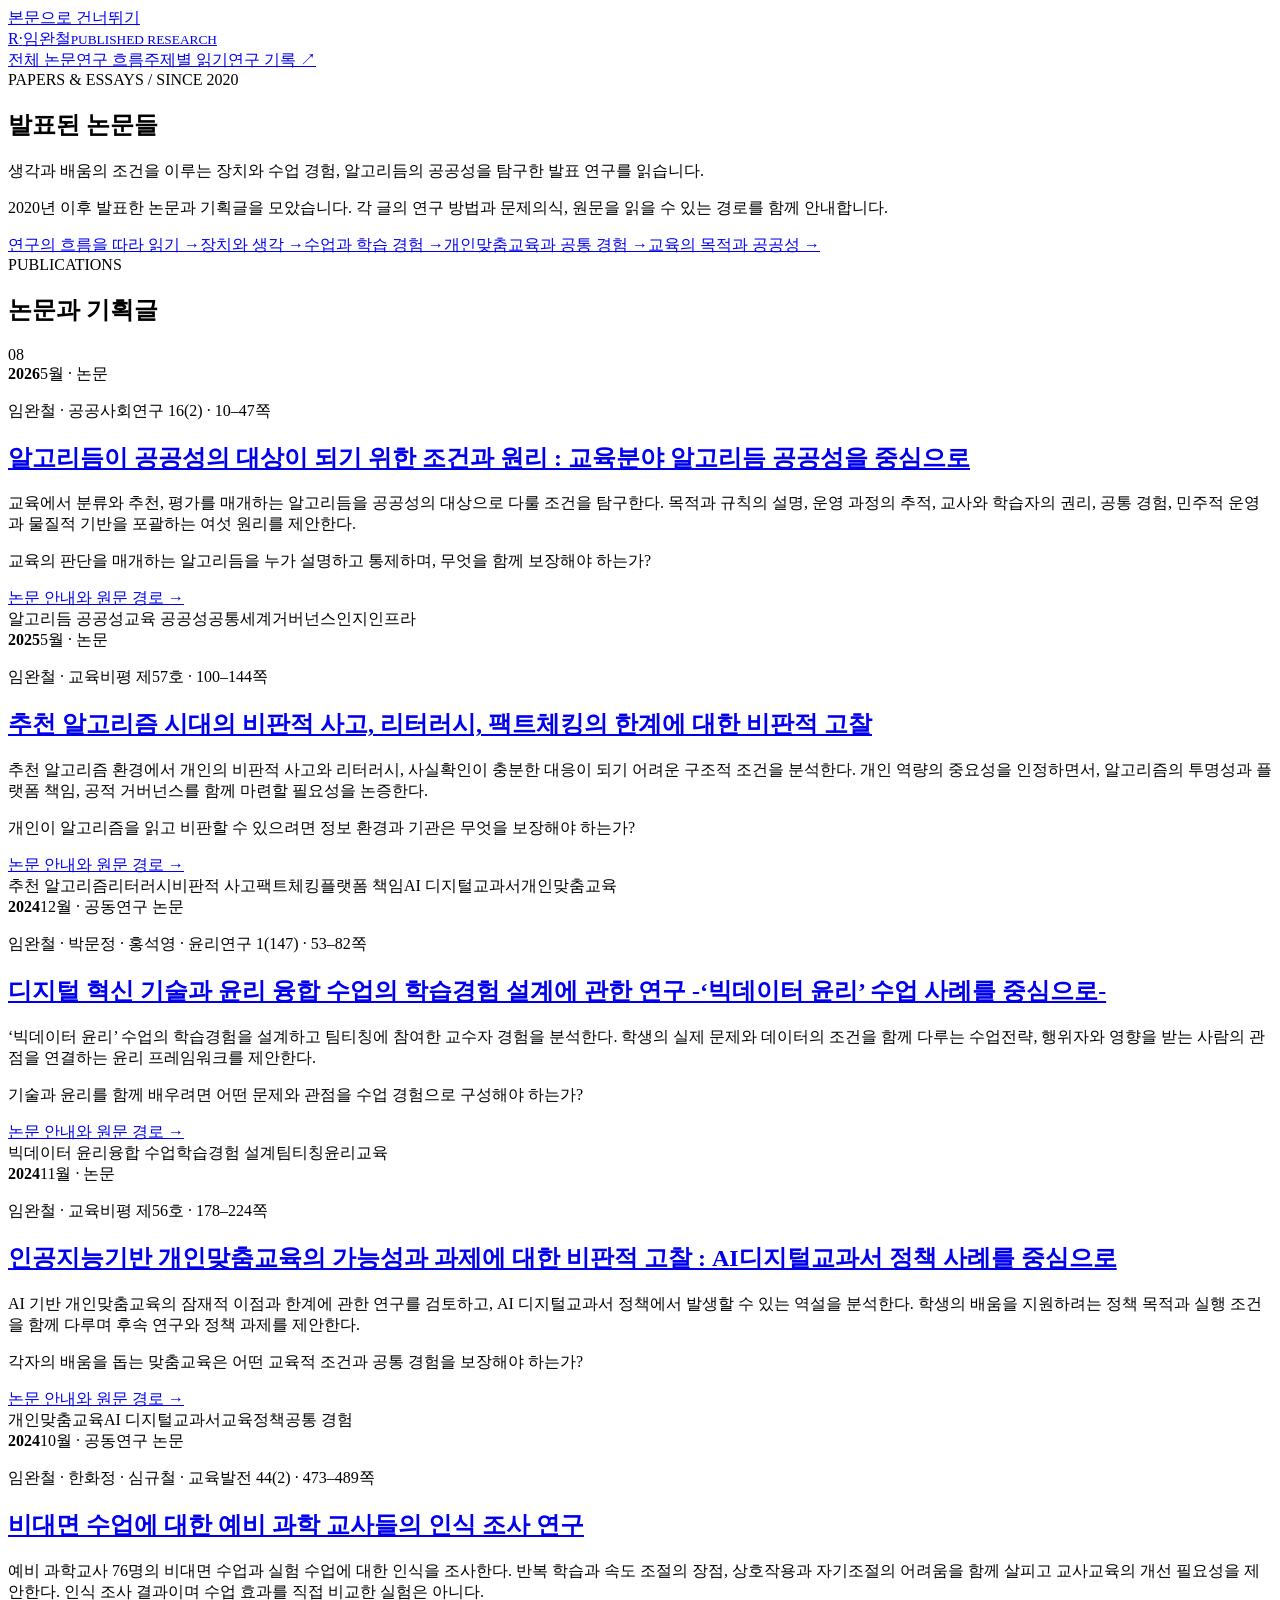
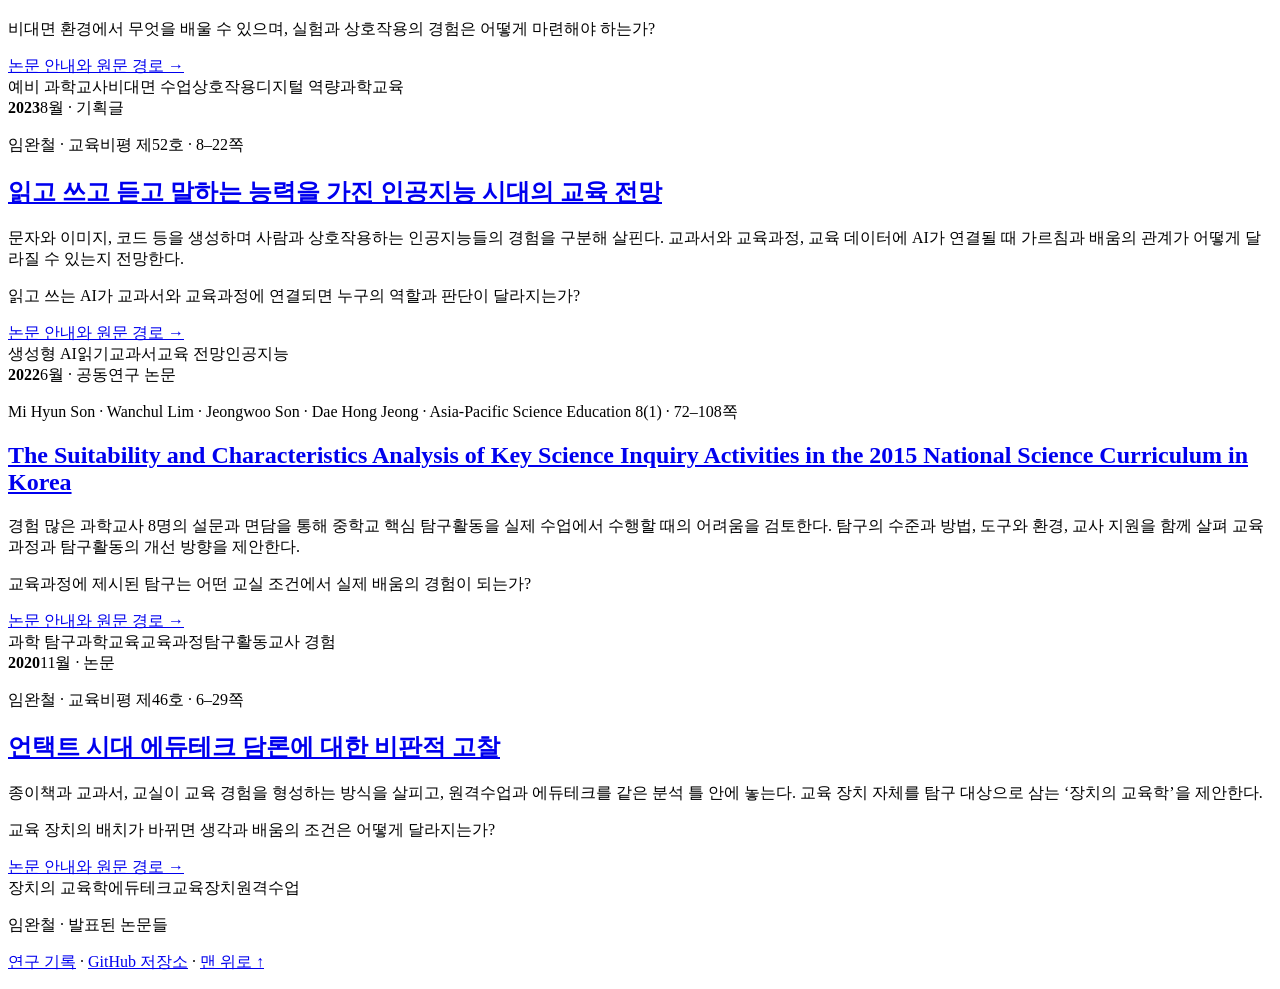
==== index.html @ 0151382c "Publish the bibliography reading portal" ====
<!doctype html><html lang="ko"><head><meta charset="utf-8"><meta name="viewport" content="width=device-width,initial-scale=1"><meta name="description" content="생각과 배움의 조건을 이루는 장치와 수업 경험, 알고리듬의 공공성을 탐구한 발표 연구를 읽습니다."><meta name="theme-color" content="#f7f6f2"><meta http-equiv="Content-Security-Policy" content="default-src 'self'; style-src 'self'; script-src 'self'; img-src 'self' data:; object-src 'none'; base-uri 'none'; form-action 'none'"><title>발표된 논문들 · 임완철 발표 연구</title><link rel="stylesheet" href="assets/site.css"><link rel="stylesheet" href="assets/library.css"><script src="assets/library.js" defer></script></head><body class="paper-library"><a class="skip" href="#main">본문으로 건너뛰기</a><header class="site-header"><div class="shell header-inner"><a class="brand" href="index.html"><span class="brand-mark" aria-hidden="true">R<span>·</span></span><span>임완철<small>PUBLISHED RESEARCH</small></span></a><nav aria-label="주요 메뉴"><a href="index.html" aria-current="page">전체 논문</a><a href="flow.html">연구 흐름</a><a href="themes/index.html">주제별 읽기</a><a href="https://climtc.github.io/">연구 기록 <span aria-hidden="true">↗</span></a></nav></div></header><main id="main" class="shell library-main"><section class="library-hero"><span class="eyebrow">PAPERS & ESSAYS / SINCE 2020</span><h1>발표된 논문들</h1><p class="library-lead">생각과 배움의 조건을 이루는 장치와 수업 경험, 알고리듬의 공공성을 탐구한 발표 연구를 읽습니다.</p><p>2020년 이후 발표한 논문과 기획글을 모았습니다. 각 글의 연구 방법과 문제의식, 원문을 읽을 수 있는 경로를 함께 안내합니다.</p><div class="library-paths"><a href="flow.html">연구의 흐름을 따라 읽기 →</a><a href="themes/devices.html">장치와 생각 <span aria-hidden="true">→</span></a><a href="themes/experience.html">수업과 학습 경험 <span aria-hidden="true">→</span></a><a href="themes/personalization.html">개인맞춤교육과 공통 경험 <span aria-hidden="true">→</span></a><a href="themes/institutions.html">교육의 목적과 공공성 <span aria-hidden="true">→</span></a></div></section><section aria-labelledby="list-heading"><div class="section-head"><div><span class="eyebrow">PUBLICATIONS</span><h2 id="list-heading">논문과 기획글</h2></div><span class="section-count">08</span></div><div class="library-filters" id="library-filters" hidden><label class="library-search"><span class="sr-only">제목, 저자, 주제, DOI 검색</span><input type="search" id="paper-search" placeholder="제목, 저자, 주제, DOI로 찾기" autocomplete="off"></label><label><span class="sr-only">발표 연도</span><select id="paper-year"><option value="">모든 연도</option><option value="2026">2026년</option><option value="2025">2025년</option><option value="2024">2024년</option><option value="2023">2023년</option><option value="2022">2022년</option><option value="2020">2020년</option></select></label><button type="button" id="paper-reset">전체 보기</button><span id="paper-count" aria-live="polite">전체 8편</span></div><div id="paper-empty" hidden>해당하는 발표 연구가 없습니다. <button type="button" id="empty-reset">전체 보기</button></div><div class="publication-list"><article class="publication" id="paper-algorithm-publicness-2026" data-search="알고리듬이 공공성의 대상이 되기 위한 조건과 원리 : 교육분야 알고리듬 공공성을 중심으로  임완철 공공사회연구 10.21286/jps.2026.05.16.2.10 교육에서 분류와 추천, 평가를 매개하는 알고리듬을 공공성의 대상으로 다룰 조건을 탐구한다. 목적과 규칙의 설명, 운영 과정의 추적, 교사와 학습자의 권리, 공통 경험, 민주적 운영과 물질적 기반을 포괄하는 여섯 원리를 제안한다. 교육의 판단을 매개하는 알고리듬을 누가 설명하고 통제하며, 무엇을 함께 보장해야 하는가? 알고리듬 공공성 교육 공공성 공통세계 거버넌스 인지인프라" data-year="2026" data-themes="institutions personalization"><div class="publication-date"><strong>2026</strong><span>5월 · 논문</span></div><div class="publication-body"><p class="publication-meta">임완철 · 공공사회연구 16(2) · 10–47쪽</p><h2><a href="papers/algorithm-publicness-2026.html">알고리듬이 공공성의 대상이 되기 위한 조건과 원리 : 교육분야 알고리듬 공공성을 중심으로</a></h2><p>교육에서 분류와 추천, 평가를 매개하는 알고리듬을 공공성의 대상으로 다룰 조건을 탐구한다. 목적과 규칙의 설명, 운영 과정의 추적, 교사와 학습자의 권리, 공통 경험, 민주적 운영과 물질적 기반을 포괄하는 여섯 원리를 제안한다.</p><p class="publication-question">교육의 판단을 매개하는 알고리듬을 누가 설명하고 통제하며, 무엇을 함께 보장해야 하는가?</p><div class="record-links"><a class="text-link primary" href="papers/algorithm-publicness-2026.html">논문 안내와 원문 경로 <span aria-hidden="true">→</span></a></div><div class="tags"><span>알고리듬 공공성</span><span>교육 공공성</span><span>공통세계</span><span>거버넌스</span><span>인지인프라</span></div></div></article><article class="publication" id="paper-algorithm-literacy-2025" data-search="추천 알고리즘 시대의 비판적 사고, 리터러시, 팩트체킹의 한계에 대한 비판적 고찰  임완철 교육비평 10.23119/er.2025..57.100 추천 알고리즘 환경에서 개인의 비판적 사고와 리터러시, 사실확인이 충분한 대응이 되기 어려운 구조적 조건을 분석한다. 개인 역량의 중요성을 인정하면서, 알고리즘의 투명성과 플랫폼 책임, 공적 거버넌스를 함께 마련할 필요성을 논증한다. 개인이 알고리즘을 읽고 비판할 수 있으려면 정보 환경과 기관은 무엇을 보장해야 하는가? 추천 알고리즘 리터러시 비판적 사고 팩트체킹 플랫폼 책임 AI 디지털교과서 개인맞춤교육" data-year="2025" data-themes="institutions devices"><div class="publication-date"><strong>2025</strong><span>5월 · 논문</span></div><div class="publication-body"><p class="publication-meta">임완철 · 교육비평 제57호 · 100–144쪽</p><h2><a href="papers/algorithm-literacy-2025.html">추천 알고리즘 시대의 비판적 사고, 리터러시, 팩트체킹의 한계에 대한 비판적 고찰</a></h2><p>추천 알고리즘 환경에서 개인의 비판적 사고와 리터러시, 사실확인이 충분한 대응이 되기 어려운 구조적 조건을 분석한다. 개인 역량의 중요성을 인정하면서, 알고리즘의 투명성과 플랫폼 책임, 공적 거버넌스를 함께 마련할 필요성을 논증한다.</p><p class="publication-question">개인이 알고리즘을 읽고 비판할 수 있으려면 정보 환경과 기관은 무엇을 보장해야 하는가?</p><div class="record-links"><a class="text-link primary" href="papers/algorithm-literacy-2025.html">논문 안내와 원문 경로 <span aria-hidden="true">→</span></a></div><div class="tags"><span>추천 알고리즘</span><span>리터러시</span><span>비판적 사고</span><span>팩트체킹</span><span>플랫폼 책임</span><span>AI 디지털교과서</span><span>개인맞춤교육</span></div></div></article><article class="publication" id="paper-ethics-learning-2024" data-search="디지털 혁신 기술과 윤리 융합 수업의 학습경험 설계에 관한 연구 -‘빅데이터 윤리’ 수업 사례를 중심으로-  임완철 박문정 홍석영 윤리연구 10.15801/je.1.147.202412.53 ‘빅데이터 윤리’ 수업의 학습경험을 설계하고 팀티칭에 참여한 교수자 경험을 분석한다. 학생의 실제 문제와 데이터의 조건을 함께 다루는 수업전략, 행위자와 영향을 받는 사람의 관점을 연결하는 윤리 프레임워크를 제안한다. 기술과 윤리를 함께 배우려면 어떤 문제와 관점을 수업 경험으로 구성해야 하는가? 빅데이터 윤리 융합 수업 학습경험 설계 팀티칭 윤리교육" data-year="2024" data-themes="experience institutions"><div class="publication-date"><strong>2024</strong><span>12월 · 공동연구 논문</span></div><div class="publication-body"><p class="publication-meta">임완철 · 박문정 · 홍석영 · 윤리연구 1(147) · 53–82쪽</p><h2><a href="papers/ethics-learning-2024.html">디지털 혁신 기술과 윤리 융합 수업의 학습경험 설계에 관한 연구 -‘빅데이터 윤리’ 수업 사례를 중심으로-</a></h2><p>‘빅데이터 윤리’ 수업의 학습경험을 설계하고 팀티칭에 참여한 교수자 경험을 분석한다. 학생의 실제 문제와 데이터의 조건을 함께 다루는 수업전략, 행위자와 영향을 받는 사람의 관점을 연결하는 윤리 프레임워크를 제안한다.</p><p class="publication-question">기술과 윤리를 함께 배우려면 어떤 문제와 관점을 수업 경험으로 구성해야 하는가?</p><div class="record-links"><a class="text-link primary" href="papers/ethics-learning-2024.html">논문 안내와 원문 경로 <span aria-hidden="true">→</span></a></div><div class="tags"><span>빅데이터 윤리</span><span>융합 수업</span><span>학습경험 설계</span><span>팀티칭</span><span>윤리교육</span></div></div></article><article class="publication" id="paper-personalized-ai-2024" data-search="인공지능기반 개인맞춤교육의 가능성과 과제에 대한 비판적 고찰 : AI디지털교과서 정책 사례를 중심으로  임완철 교육비평 10.23119/er.2024..56.178 AI 기반 개인맞춤교육의 잠재적 이점과 한계에 관한 연구를 검토하고, AI 디지털교과서 정책에서 발생할 수 있는 역설을 분석한다. 학생의 배움을 지원하려는 정책 목적과 실행 조건을 함께 다루며 후속 연구와 정책 과제를 제안한다. 각자의 배움을 돕는 맞춤교육은 어떤 교육적 조건과 공통 경험을 보장해야 하는가? 개인맞춤교육 AI 디지털교과서 교육정책 공통 경험" data-year="2024" data-themes="personalization institutions"><div class="publication-date"><strong>2024</strong><span>11월 · 논문</span></div><div class="publication-body"><p class="publication-meta">임완철 · 교육비평 제56호 · 178–224쪽</p><h2><a href="papers/personalized-ai-2024.html">인공지능기반 개인맞춤교육의 가능성과 과제에 대한 비판적 고찰 : AI디지털교과서 정책 사례를 중심으로</a></h2><p>AI 기반 개인맞춤교육의 잠재적 이점과 한계에 관한 연구를 검토하고, AI 디지털교과서 정책에서 발생할 수 있는 역설을 분석한다. 학생의 배움을 지원하려는 정책 목적과 실행 조건을 함께 다루며 후속 연구와 정책 과제를 제안한다.</p><p class="publication-question">각자의 배움을 돕는 맞춤교육은 어떤 교육적 조건과 공통 경험을 보장해야 하는가?</p><div class="record-links"><a class="text-link primary" href="papers/personalized-ai-2024.html">논문 안내와 원문 경로 <span aria-hidden="true">→</span></a></div><div class="tags"><span>개인맞춤교육</span><span>AI 디지털교과서</span><span>교육정책</span><span>공통 경험</span></div></div></article><article class="publication" id="paper-online-teachers-2024" data-search="비대면 수업에 대한 예비 과학 교사들의 인식 조사 연구  임완철 한화정 심규철 교육발전 10.34245/jed.44.2.473 예비 과학교사 76명의 비대면 수업과 실험 수업에 대한 인식을 조사한다. 반복 학습과 속도 조절의 장점, 상호작용과 자기조절의 어려움을 함께 살피고 교사교육의 개선 필요성을 제안한다. 인식 조사 결과이며 수업 효과를 직접 비교한 실험은 아니다. 비대면 환경에서 무엇을 배울 수 있으며, 실험과 상호작용의 경험은 어떻게 마련해야 하는가? 예비 과학교사 비대면 수업 상호작용 디지털 역량 과학교육" data-year="2024" data-themes="experience"><div class="publication-date"><strong>2024</strong><span>10월 · 공동연구 논문</span></div><div class="publication-body"><p class="publication-meta">임완철 · 한화정 · 심규철 · 교육발전 44(2) · 473–489쪽</p><h2><a href="papers/online-teachers-2024.html">비대면 수업에 대한 예비 과학 교사들의 인식 조사 연구</a></h2><p>예비 과학교사 76명의 비대면 수업과 실험 수업에 대한 인식을 조사한다. 반복 학습과 속도 조절의 장점, 상호작용과 자기조절의 어려움을 함께 살피고 교사교육의 개선 필요성을 제안한다. 인식 조사 결과이며 수업 효과를 직접 비교한 실험은 아니다.</p><p class="publication-question">비대면 환경에서 무엇을 배울 수 있으며, 실험과 상호작용의 경험은 어떻게 마련해야 하는가?</p><div class="record-links"><a class="text-link primary" href="papers/online-teachers-2024.html">논문 안내와 원문 경로 <span aria-hidden="true">→</span></a></div><div class="tags"><span>예비 과학교사</span><span>비대면 수업</span><span>상호작용</span><span>디지털 역량</span><span>과학교육</span></div></div></article><article class="publication" id="paper-ai-education-2023" data-search="읽고 쓰고 듣고 말하는 능력을 가진 인공지능 시대의 교육 전망  임완철 교육비평  문자와 이미지, 코드 등을 생성하며 사람과 상호작용하는 인공지능들의 경험을 구분해 살핀다. 교과서와 교육과정, 교육 데이터에 AI가 연결될 때 가르침과 배움의 관계가 어떻게 달라질 수 있는지 전망한다. 읽고 쓰는 AI가 교과서와 교육과정에 연결되면 누구의 역할과 판단이 달라지는가? 생성형 AI 읽기 교과서 교육 전망 인공지능" data-year="2023" data-themes="devices experience institutions"><div class="publication-date"><strong>2023</strong><span>8월 · 기획글</span></div><div class="publication-body"><p class="publication-meta">임완철 · 교육비평 제52호 · 8–22쪽</p><h2><a href="papers/ai-education-2023.html">읽고 쓰고 듣고 말하는 능력을 가진 인공지능 시대의 교육 전망</a></h2><p>문자와 이미지, 코드 등을 생성하며 사람과 상호작용하는 인공지능들의 경험을 구분해 살핀다. 교과서와 교육과정, 교육 데이터에 AI가 연결될 때 가르침과 배움의 관계가 어떻게 달라질 수 있는지 전망한다.</p><p class="publication-question">읽고 쓰는 AI가 교과서와 교육과정에 연결되면 누구의 역할과 판단이 달라지는가?</p><div class="record-links"><a class="text-link primary" href="papers/ai-education-2023.html">논문 안내와 원문 경로 <span aria-hidden="true">→</span></a></div><div class="tags"><span>생성형 AI</span><span>읽기</span><span>교과서</span><span>교육 전망</span><span>인공지능</span></div></div></article><article class="publication" id="paper-science-inquiry-2022" data-search="The Suitability and Characteristics Analysis of Key Science Inquiry Activities in the 2015 National Science Curriculum in Korea 2015 과학과 교육과정 핵심 탐구활동의 적합성과 특성 분석 Mi Hyun Son Wanchul Lim Jeongwoo Son Dae Hong Jeong Asia-Pacific Science Education 10.1163/23641177-bja10043 경험 많은 과학교사 8명의 설문과 면담을 통해 중학교 핵심 탐구활동을 실제 수업에서 수행할 때의 어려움을 검토한다. 탐구의 수준과 방법, 도구와 환경, 교사 지원을 함께 살펴 교육과정과 탐구활동의 개선 방향을 제안한다. 교육과정에 제시된 탐구는 어떤 교실 조건에서 실제 배움의 경험이 되는가? 과학 탐구 과학교육 교육과정 탐구활동 교사 경험" data-year="2022" data-themes="experience institutions"><div class="publication-date"><strong>2022</strong><span>6월 · 공동연구 논문</span></div><div class="publication-body"><p class="publication-meta">Mi Hyun Son · Wanchul Lim · Jeongwoo Son · Dae Hong Jeong · Asia-Pacific Science Education 8(1) · 72–108쪽</p><h2><a href="papers/science-inquiry-2022.html">The Suitability and Characteristics Analysis of Key Science Inquiry Activities in the 2015 National Science Curriculum in Korea</a></h2><p>경험 많은 과학교사 8명의 설문과 면담을 통해 중학교 핵심 탐구활동을 실제 수업에서 수행할 때의 어려움을 검토한다. 탐구의 수준과 방법, 도구와 환경, 교사 지원을 함께 살펴 교육과정과 탐구활동의 개선 방향을 제안한다.</p><p class="publication-question">교육과정에 제시된 탐구는 어떤 교실 조건에서 실제 배움의 경험이 되는가?</p><div class="record-links"><a class="text-link primary" href="papers/science-inquiry-2022.html">논문 안내와 원문 경로 <span aria-hidden="true">→</span></a></div><div class="tags"><span>과학 탐구</span><span>과학교육</span><span>교육과정</span><span>탐구활동</span><span>교사 경험</span></div></div></article><article class="publication" id="paper-edutech-2020" data-search="언택트 시대 에듀테크 담론에 대한 비판적 고찰 에듀테크를 대상으로 하는 ‘장치의 교육학’ 시론 임완철 교육비평 10.23119/er.2020..46.6 종이책과 교과서, 교실이 교육 경험을 형성하는 방식을 살피고, 원격수업과 에듀테크를 같은 분석 틀 안에 놓는다. 교육 장치 자체를 탐구 대상으로 삼는 ‘장치의 교육학’을 제안한다. 교육 장치의 배치가 바뀌면 생각과 배움의 조건은 어떻게 달라지는가? 장치의 교육학 에듀테크 교육장치 원격수업" data-year="2020" data-themes="devices institutions"><div class="publication-date"><strong>2020</strong><span>11월 · 논문</span></div><div class="publication-body"><p class="publication-meta">임완철 · 교육비평 제46호 · 6–29쪽</p><h2><a href="papers/edutech-2020.html">언택트 시대 에듀테크 담론에 대한 비판적 고찰</a></h2><p>종이책과 교과서, 교실이 교육 경험을 형성하는 방식을 살피고, 원격수업과 에듀테크를 같은 분석 틀 안에 놓는다. 교육 장치 자체를 탐구 대상으로 삼는 ‘장치의 교육학’을 제안한다.</p><p class="publication-question">교육 장치의 배치가 바뀌면 생각과 배움의 조건은 어떻게 달라지는가?</p><div class="record-links"><a class="text-link primary" href="papers/edutech-2020.html">논문 안내와 원문 경로 <span aria-hidden="true">→</span></a></div><div class="tags"><span>장치의 교육학</span><span>에듀테크</span><span>교육장치</span><span>원격수업</span></div></div></article></div></section></main><footer class="site-footer shell"><p>임완철 · 발표된 논문들</p><p><a href="https://climtc.github.io/">연구 기록</a> · <a href="https://github.com/climtc/published-papers">GitHub 저장소</a> · <a href="#main">맨 위로 ↑</a></p></footer></body></html>
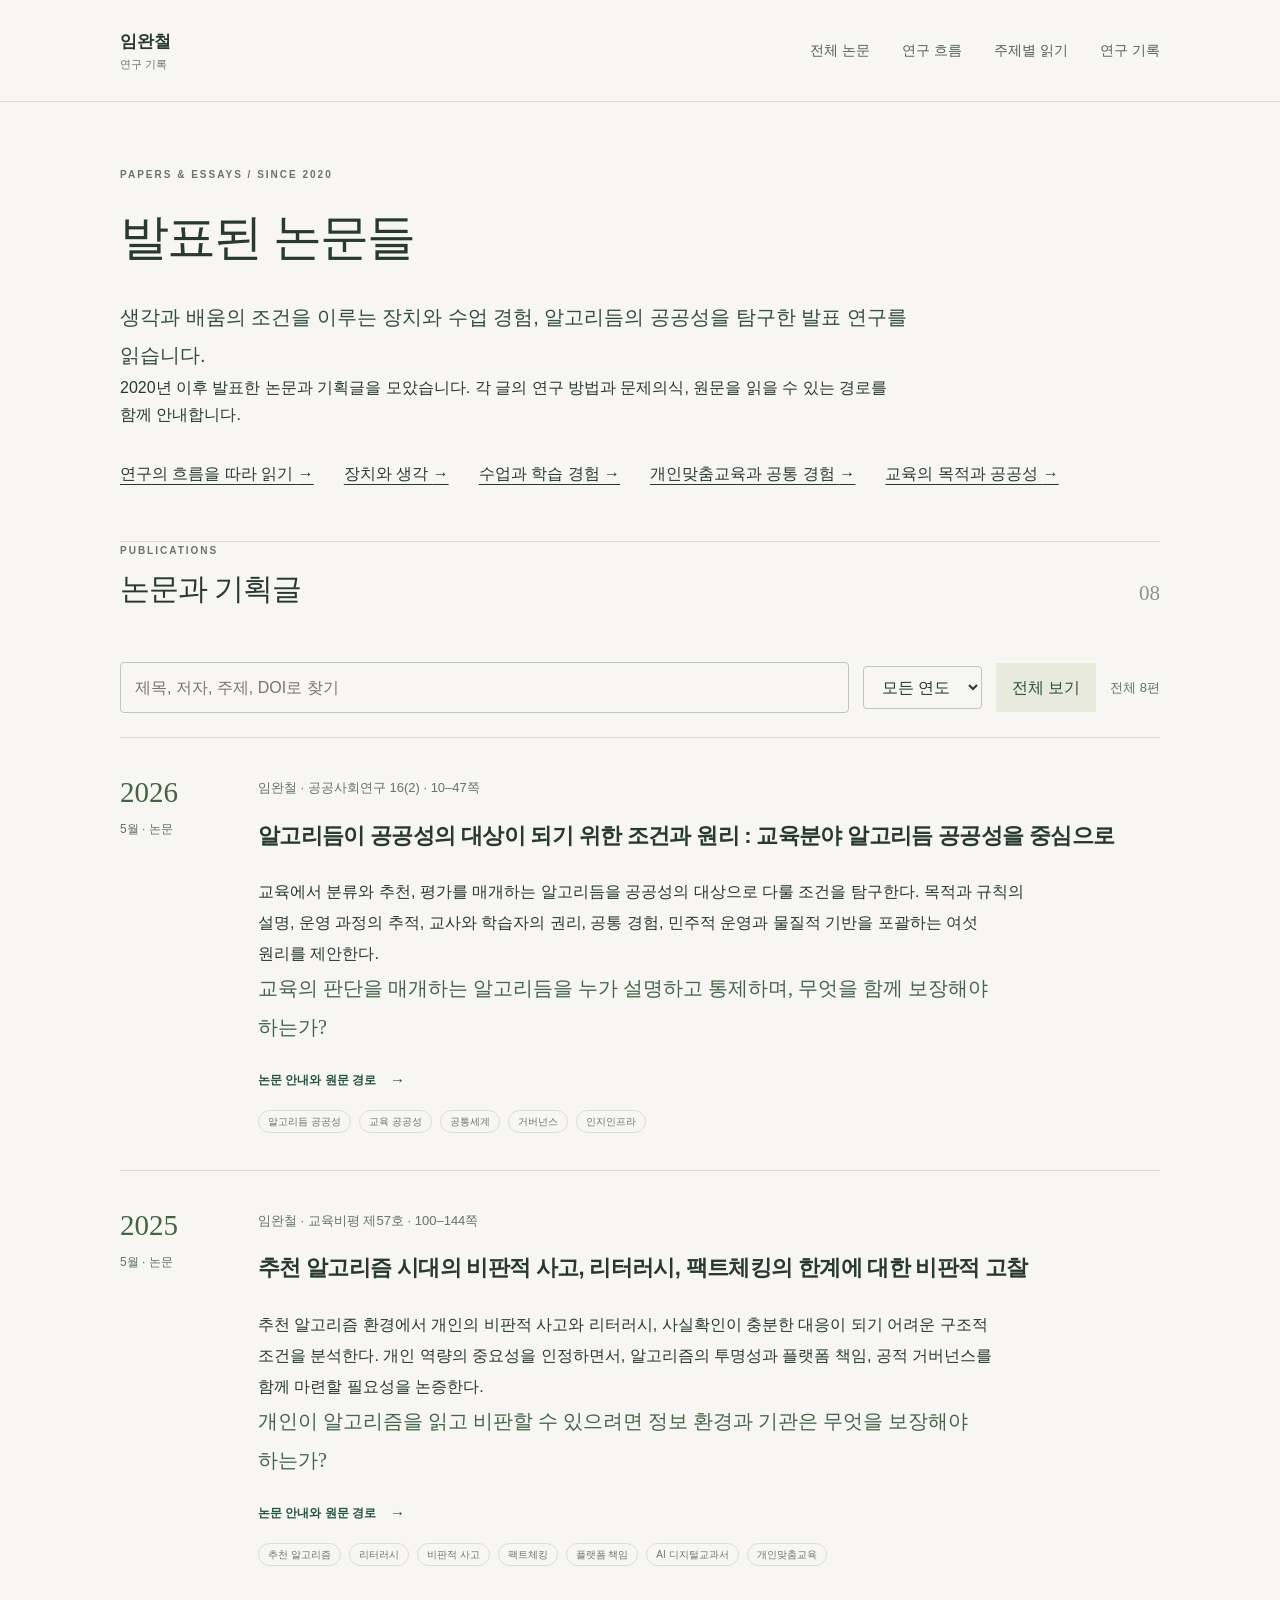
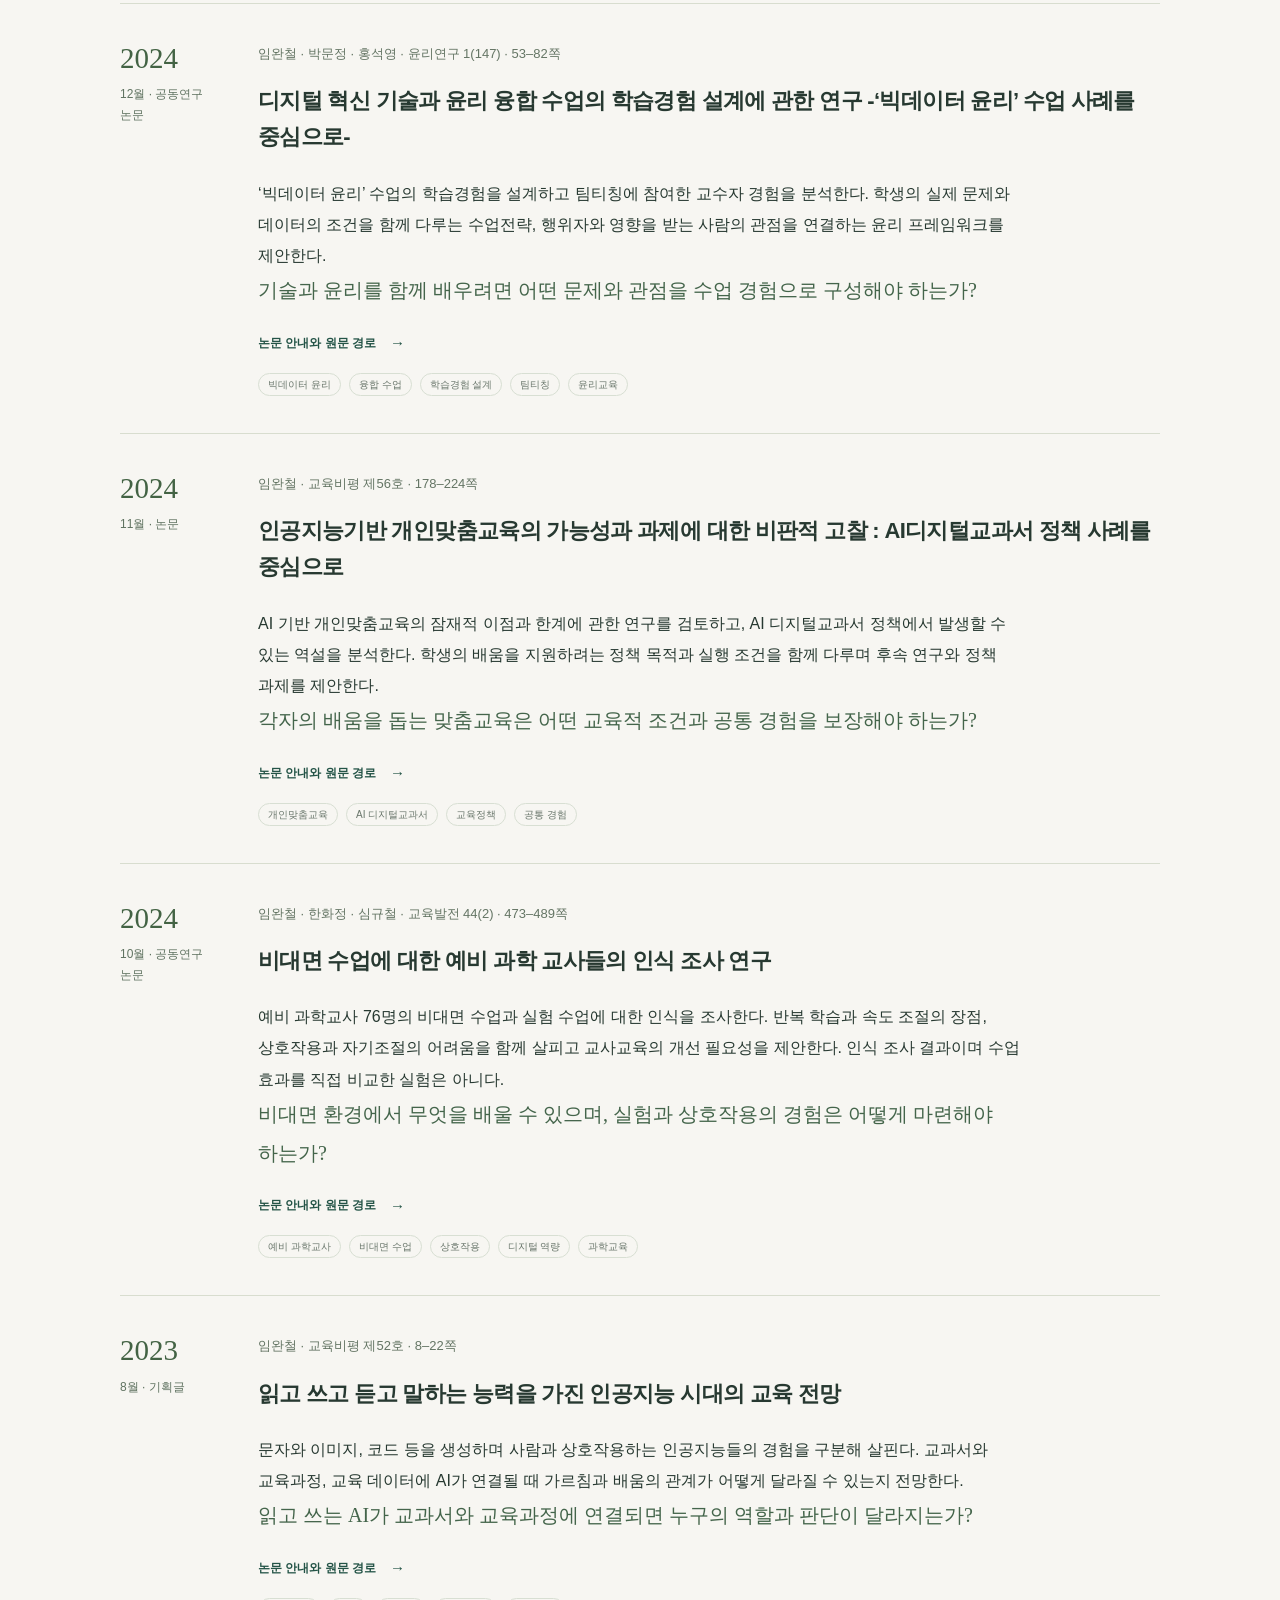
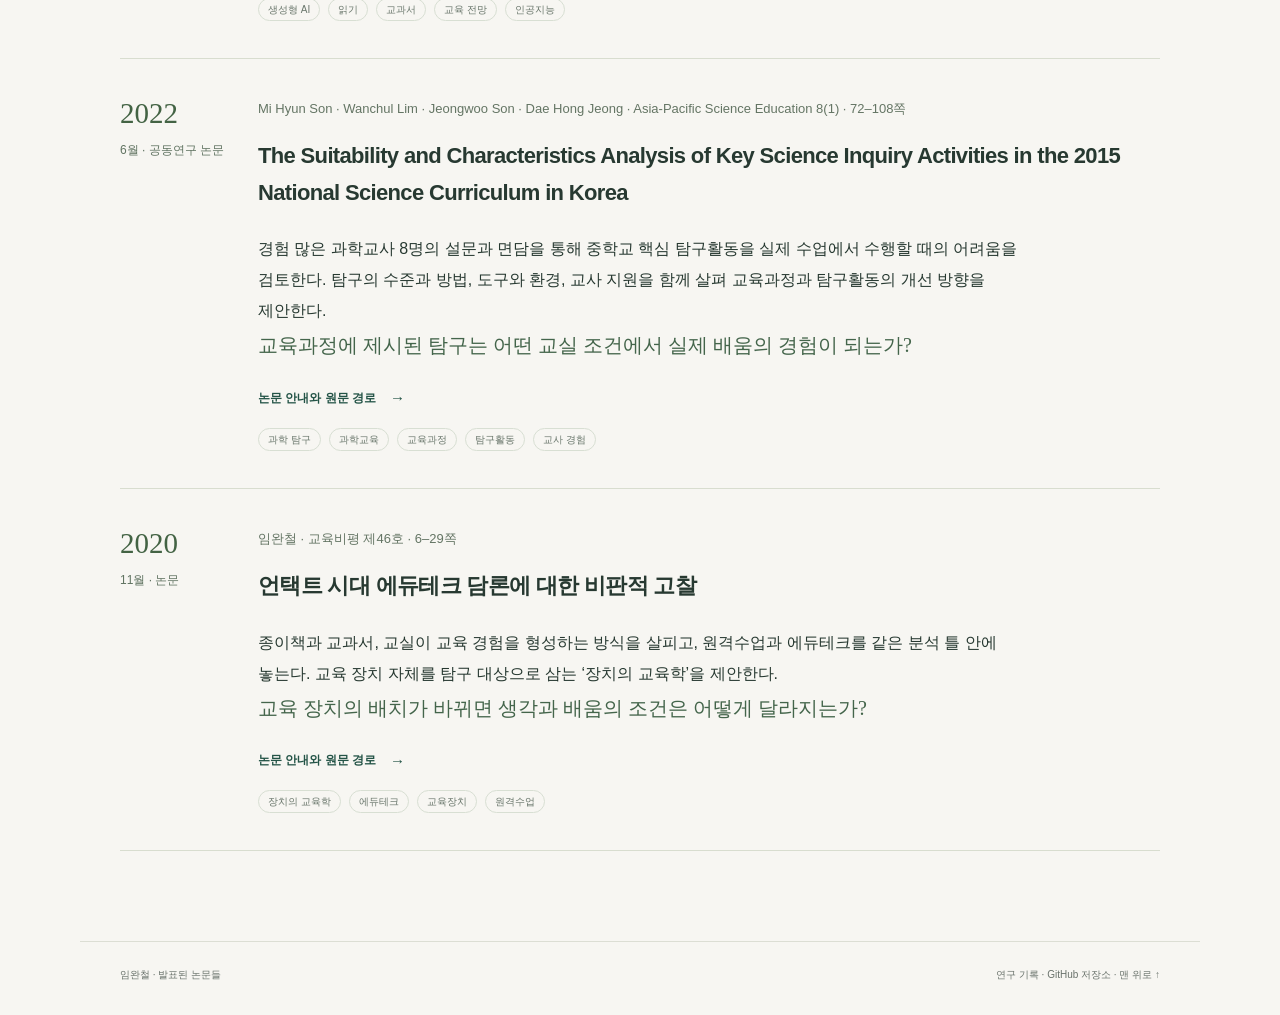
==== commit e0a7cd0b: "Simplify publication navigation and site identity" ====
--- a/index.html
+++ b/index.html
@@ -1 +1 @@
-<!doctype html><html lang="ko"><head><meta charset="utf-8"><meta name="viewport" content="width=device-width,initial-scale=1"><meta name="description" content="생각과 배움의 조건을 이루는 장치와 수업 경험, 알고리듬의 공공성을 탐구한 발표 연구를 읽습니다."><meta name="theme-color" content="#f7f6f2"><meta http-equiv="Content-Security-Policy" content="default-src 'self'; style-src 'self'; script-src 'self'; img-src 'self' data:; object-src 'none'; base-uri 'none'; form-action 'none'"><title>발표된 논문들 · 임완철 발표 연구</title><link rel="stylesheet" href="assets/site.css"><link rel="stylesheet" href="assets/library.css"><script src="assets/library.js" defer></script></head><body class="paper-library"><a class="skip" href="#main">본문으로 건너뛰기</a><header class="site-header"><div class="shell header-inner"><a class="brand" href="index.html"><span class="brand-mark" aria-hidden="true">R<span>·</span></span><span>임완철<small>PUBLISHED RESEARCH</small></span></a><nav aria-label="주요 메뉴"><a href="index.html" aria-current="page">전체 논문</a><a href="flow.html">연구 흐름</a><a href="themes/index.html">주제별 읽기</a><a href="https://climtc.github.io/">연구 기록 <span aria-hidden="true">↗</span></a></nav></div></header><main id="main" class="shell library-main"><section class="library-hero"><span class="eyebrow">PAPERS & ESSAYS / SINCE 2020</span><h1>발표된 논문들</h1><p class="library-lead">생각과 배움의 조건을 이루는 장치와 수업 경험, 알고리듬의 공공성을 탐구한 발표 연구를 읽습니다.</p><p>2020년 이후 발표한 논문과 기획글을 모았습니다. 각 글의 연구 방법과 문제의식, 원문을 읽을 수 있는 경로를 함께 안내합니다.</p><div class="library-paths"><a href="flow.html">연구의 흐름을 따라 읽기 →</a><a href="themes/devices.html">장치와 생각 <span aria-hidden="true">→</span></a><a href="themes/experience.html">수업과 학습 경험 <span aria-hidden="true">→</span></a><a href="themes/personalization.html">개인맞춤교육과 공통 경험 <span aria-hidden="true">→</span></a><a href="themes/institutions.html">교육의 목적과 공공성 <span aria-hidden="true">→</span></a></div></section><section aria-labelledby="list-heading"><div class="section-head"><div><span class="eyebrow">PUBLICATIONS</span><h2 id="list-heading">논문과 기획글</h2></div><span class="section-count">08</span></div><div class="library-filters" id="library-filters" hidden><label class="library-search"><span class="sr-only">제목, 저자, 주제, DOI 검색</span><input type="search" id="paper-search" placeholder="제목, 저자, 주제, DOI로 찾기" autocomplete="off"></label><label><span class="sr-only">발표 연도</span><select id="paper-year"><option value="">모든 연도</option><option value="2026">2026년</option><option value="2025">2025년</option><option value="2024">2024년</option><option value="2023">2023년</option><option value="2022">2022년</option><option value="2020">2020년</option></select></label><button type="button" id="paper-reset">전체 보기</button><span id="paper-count" aria-live="polite">전체 8편</span></div><div id="paper-empty" hidden>해당하는 발표 연구가 없습니다. <button type="button" id="empty-reset">전체 보기</button></div><div class="publication-list"><article class="publication" id="paper-algorithm-publicness-2026" data-search="알고리듬이 공공성의 대상이 되기 위한 조건과 원리 : 교육분야 알고리듬 공공성을 중심으로  임완철 공공사회연구 10.21286/jps.2026.05.16.2.10 교육에서 분류와 추천, 평가를 매개하는 알고리듬을 공공성의 대상으로 다룰 조건을 탐구한다. 목적과 규칙의 설명, 운영 과정의 추적, 교사와 학습자의 권리, 공통 경험, 민주적 운영과 물질적 기반을 포괄하는 여섯 원리를 제안한다. 교육의 판단을 매개하는 알고리듬을 누가 설명하고 통제하며, 무엇을 함께 보장해야 하는가? 알고리듬 공공성 교육 공공성 공통세계 거버넌스 인지인프라" data-year="2026" data-themes="institutions personalization"><div class="publication-date"><strong>2026</strong><span>5월 · 논문</span></div><div class="publication-body"><p class="publication-meta">임완철 · 공공사회연구 16(2) · 10–47쪽</p><h2><a href="papers/algorithm-publicness-2026.html">알고리듬이 공공성의 대상이 되기 위한 조건과 원리 : 교육분야 알고리듬 공공성을 중심으로</a></h2><p>교육에서 분류와 추천, 평가를 매개하는 알고리듬을 공공성의 대상으로 다룰 조건을 탐구한다. 목적과 규칙의 설명, 운영 과정의 추적, 교사와 학습자의 권리, 공통 경험, 민주적 운영과 물질적 기반을 포괄하는 여섯 원리를 제안한다.</p><p class="publication-question">교육의 판단을 매개하는 알고리듬을 누가 설명하고 통제하며, 무엇을 함께 보장해야 하는가?</p><div class="record-links"><a class="text-link primary" href="papers/algorithm-publicness-2026.html">논문 안내와 원문 경로 <span aria-hidden="true">→</span></a></div><div class="tags"><span>알고리듬 공공성</span><span>교육 공공성</span><span>공통세계</span><span>거버넌스</span><span>인지인프라</span></div></div></article><article class="publication" id="paper-algorithm-literacy-2025" data-search="추천 알고리즘 시대의 비판적 사고, 리터러시, 팩트체킹의 한계에 대한 비판적 고찰  임완철 교육비평 10.23119/er.2025..57.100 추천 알고리즘 환경에서 개인의 비판적 사고와 리터러시, 사실확인이 충분한 대응이 되기 어려운 구조적 조건을 분석한다. 개인 역량의 중요성을 인정하면서, 알고리즘의 투명성과 플랫폼 책임, 공적 거버넌스를 함께 마련할 필요성을 논증한다. 개인이 알고리즘을 읽고 비판할 수 있으려면 정보 환경과 기관은 무엇을 보장해야 하는가? 추천 알고리즘 리터러시 비판적 사고 팩트체킹 플랫폼 책임 AI 디지털교과서 개인맞춤교육" data-year="2025" data-themes="institutions devices"><div class="publication-date"><strong>2025</strong><span>5월 · 논문</span></div><div class="publication-body"><p class="publication-meta">임완철 · 교육비평 제57호 · 100–144쪽</p><h2><a href="papers/algorithm-literacy-2025.html">추천 알고리즘 시대의 비판적 사고, 리터러시, 팩트체킹의 한계에 대한 비판적 고찰</a></h2><p>추천 알고리즘 환경에서 개인의 비판적 사고와 리터러시, 사실확인이 충분한 대응이 되기 어려운 구조적 조건을 분석한다. 개인 역량의 중요성을 인정하면서, 알고리즘의 투명성과 플랫폼 책임, 공적 거버넌스를 함께 마련할 필요성을 논증한다.</p><p class="publication-question">개인이 알고리즘을 읽고 비판할 수 있으려면 정보 환경과 기관은 무엇을 보장해야 하는가?</p><div class="record-links"><a class="text-link primary" href="papers/algorithm-literacy-2025.html">논문 안내와 원문 경로 <span aria-hidden="true">→</span></a></div><div class="tags"><span>추천 알고리즘</span><span>리터러시</span><span>비판적 사고</span><span>팩트체킹</span><span>플랫폼 책임</span><span>AI 디지털교과서</span><span>개인맞춤교육</span></div></div></article><article class="publication" id="paper-ethics-learning-2024" data-search="디지털 혁신 기술과 윤리 융합 수업의 학습경험 설계에 관한 연구 -‘빅데이터 윤리’ 수업 사례를 중심으로-  임완철 박문정 홍석영 윤리연구 10.15801/je.1.147.202412.53 ‘빅데이터 윤리’ 수업의 학습경험을 설계하고 팀티칭에 참여한 교수자 경험을 분석한다. 학생의 실제 문제와 데이터의 조건을 함께 다루는 수업전략, 행위자와 영향을 받는 사람의 관점을 연결하는 윤리 프레임워크를 제안한다. 기술과 윤리를 함께 배우려면 어떤 문제와 관점을 수업 경험으로 구성해야 하는가? 빅데이터 윤리 융합 수업 학습경험 설계 팀티칭 윤리교육" data-year="2024" data-themes="experience institutions"><div class="publication-date"><strong>2024</strong><span>12월 · 공동연구 논문</span></div><div class="publication-body"><p class="publication-meta">임완철 · 박문정 · 홍석영 · 윤리연구 1(147) · 53–82쪽</p><h2><a href="papers/ethics-learning-2024.html">디지털 혁신 기술과 윤리 융합 수업의 학습경험 설계에 관한 연구 -‘빅데이터 윤리’ 수업 사례를 중심으로-</a></h2><p>‘빅데이터 윤리’ 수업의 학습경험을 설계하고 팀티칭에 참여한 교수자 경험을 분석한다. 학생의 실제 문제와 데이터의 조건을 함께 다루는 수업전략, 행위자와 영향을 받는 사람의 관점을 연결하는 윤리 프레임워크를 제안한다.</p><p class="publication-question">기술과 윤리를 함께 배우려면 어떤 문제와 관점을 수업 경험으로 구성해야 하는가?</p><div class="record-links"><a class="text-link primary" href="papers/ethics-learning-2024.html">논문 안내와 원문 경로 <span aria-hidden="true">→</span></a></div><div class="tags"><span>빅데이터 윤리</span><span>융합 수업</span><span>학습경험 설계</span><span>팀티칭</span><span>윤리교육</span></div></div></article><article class="publication" id="paper-personalized-ai-2024" data-search="인공지능기반 개인맞춤교육의 가능성과 과제에 대한 비판적 고찰 : AI디지털교과서 정책 사례를 중심으로  임완철 교육비평 10.23119/er.2024..56.178 AI 기반 개인맞춤교육의 잠재적 이점과 한계에 관한 연구를 검토하고, AI 디지털교과서 정책에서 발생할 수 있는 역설을 분석한다. 학생의 배움을 지원하려는 정책 목적과 실행 조건을 함께 다루며 후속 연구와 정책 과제를 제안한다. 각자의 배움을 돕는 맞춤교육은 어떤 교육적 조건과 공통 경험을 보장해야 하는가? 개인맞춤교육 AI 디지털교과서 교육정책 공통 경험" data-year="2024" data-themes="personalization institutions"><div class="publication-date"><strong>2024</strong><span>11월 · 논문</span></div><div class="publication-body"><p class="publication-meta">임완철 · 교육비평 제56호 · 178–224쪽</p><h2><a href="papers/personalized-ai-2024.html">인공지능기반 개인맞춤교육의 가능성과 과제에 대한 비판적 고찰 : AI디지털교과서 정책 사례를 중심으로</a></h2><p>AI 기반 개인맞춤교육의 잠재적 이점과 한계에 관한 연구를 검토하고, AI 디지털교과서 정책에서 발생할 수 있는 역설을 분석한다. 학생의 배움을 지원하려는 정책 목적과 실행 조건을 함께 다루며 후속 연구와 정책 과제를 제안한다.</p><p class="publication-question">각자의 배움을 돕는 맞춤교육은 어떤 교육적 조건과 공통 경험을 보장해야 하는가?</p><div class="record-links"><a class="text-link primary" href="papers/personalized-ai-2024.html">논문 안내와 원문 경로 <span aria-hidden="true">→</span></a></div><div class="tags"><span>개인맞춤교육</span><span>AI 디지털교과서</span><span>교육정책</span><span>공통 경험</span></div></div></article><article class="publication" id="paper-online-teachers-2024" data-search="비대면 수업에 대한 예비 과학 교사들의 인식 조사 연구  임완철 한화정 심규철 교육발전 10.34245/jed.44.2.473 예비 과학교사 76명의 비대면 수업과 실험 수업에 대한 인식을 조사한다. 반복 학습과 속도 조절의 장점, 상호작용과 자기조절의 어려움을 함께 살피고 교사교육의 개선 필요성을 제안한다. 인식 조사 결과이며 수업 효과를 직접 비교한 실험은 아니다. 비대면 환경에서 무엇을 배울 수 있으며, 실험과 상호작용의 경험은 어떻게 마련해야 하는가? 예비 과학교사 비대면 수업 상호작용 디지털 역량 과학교육" data-year="2024" data-themes="experience"><div class="publication-date"><strong>2024</strong><span>10월 · 공동연구 논문</span></div><div class="publication-body"><p class="publication-meta">임완철 · 한화정 · 심규철 · 교육발전 44(2) · 473–489쪽</p><h2><a href="papers/online-teachers-2024.html">비대면 수업에 대한 예비 과학 교사들의 인식 조사 연구</a></h2><p>예비 과학교사 76명의 비대면 수업과 실험 수업에 대한 인식을 조사한다. 반복 학습과 속도 조절의 장점, 상호작용과 자기조절의 어려움을 함께 살피고 교사교육의 개선 필요성을 제안한다. 인식 조사 결과이며 수업 효과를 직접 비교한 실험은 아니다.</p><p class="publication-question">비대면 환경에서 무엇을 배울 수 있으며, 실험과 상호작용의 경험은 어떻게 마련해야 하는가?</p><div class="record-links"><a class="text-link primary" href="papers/online-teachers-2024.html">논문 안내와 원문 경로 <span aria-hidden="true">→</span></a></div><div class="tags"><span>예비 과학교사</span><span>비대면 수업</span><span>상호작용</span><span>디지털 역량</span><span>과학교육</span></div></div></article><article class="publication" id="paper-ai-education-2023" data-search="읽고 쓰고 듣고 말하는 능력을 가진 인공지능 시대의 교육 전망  임완철 교육비평  문자와 이미지, 코드 등을 생성하며 사람과 상호작용하는 인공지능들의 경험을 구분해 살핀다. 교과서와 교육과정, 교육 데이터에 AI가 연결될 때 가르침과 배움의 관계가 어떻게 달라질 수 있는지 전망한다. 읽고 쓰는 AI가 교과서와 교육과정에 연결되면 누구의 역할과 판단이 달라지는가? 생성형 AI 읽기 교과서 교육 전망 인공지능" data-year="2023" data-themes="devices experience institutions"><div class="publication-date"><strong>2023</strong><span>8월 · 기획글</span></div><div class="publication-body"><p class="publication-meta">임완철 · 교육비평 제52호 · 8–22쪽</p><h2><a href="papers/ai-education-2023.html">읽고 쓰고 듣고 말하는 능력을 가진 인공지능 시대의 교육 전망</a></h2><p>문자와 이미지, 코드 등을 생성하며 사람과 상호작용하는 인공지능들의 경험을 구분해 살핀다. 교과서와 교육과정, 교육 데이터에 AI가 연결될 때 가르침과 배움의 관계가 어떻게 달라질 수 있는지 전망한다.</p><p class="publication-question">읽고 쓰는 AI가 교과서와 교육과정에 연결되면 누구의 역할과 판단이 달라지는가?</p><div class="record-links"><a class="text-link primary" href="papers/ai-education-2023.html">논문 안내와 원문 경로 <span aria-hidden="true">→</span></a></div><div class="tags"><span>생성형 AI</span><span>읽기</span><span>교과서</span><span>교육 전망</span><span>인공지능</span></div></div></article><article class="publication" id="paper-science-inquiry-2022" data-search="The Suitability and Characteristics Analysis of Key Science Inquiry Activities in the 2015 National Science Curriculum in Korea 2015 과학과 교육과정 핵심 탐구활동의 적합성과 특성 분석 Mi Hyun Son Wanchul Lim Jeongwoo Son Dae Hong Jeong Asia-Pacific Science Education 10.1163/23641177-bja10043 경험 많은 과학교사 8명의 설문과 면담을 통해 중학교 핵심 탐구활동을 실제 수업에서 수행할 때의 어려움을 검토한다. 탐구의 수준과 방법, 도구와 환경, 교사 지원을 함께 살펴 교육과정과 탐구활동의 개선 방향을 제안한다. 교육과정에 제시된 탐구는 어떤 교실 조건에서 실제 배움의 경험이 되는가? 과학 탐구 과학교육 교육과정 탐구활동 교사 경험" data-year="2022" data-themes="experience institutions"><div class="publication-date"><strong>2022</strong><span>6월 · 공동연구 논문</span></div><div class="publication-body"><p class="publication-meta">Mi Hyun Son · Wanchul Lim · Jeongwoo Son · Dae Hong Jeong · Asia-Pacific Science Education 8(1) · 72–108쪽</p><h2><a href="papers/science-inquiry-2022.html">The Suitability and Characteristics Analysis of Key Science Inquiry Activities in the 2015 National Science Curriculum in Korea</a></h2><p>경험 많은 과학교사 8명의 설문과 면담을 통해 중학교 핵심 탐구활동을 실제 수업에서 수행할 때의 어려움을 검토한다. 탐구의 수준과 방법, 도구와 환경, 교사 지원을 함께 살펴 교육과정과 탐구활동의 개선 방향을 제안한다.</p><p class="publication-question">교육과정에 제시된 탐구는 어떤 교실 조건에서 실제 배움의 경험이 되는가?</p><div class="record-links"><a class="text-link primary" href="papers/science-inquiry-2022.html">논문 안내와 원문 경로 <span aria-hidden="true">→</span></a></div><div class="tags"><span>과학 탐구</span><span>과학교육</span><span>교육과정</span><span>탐구활동</span><span>교사 경험</span></div></div></article><article class="publication" id="paper-edutech-2020" data-search="언택트 시대 에듀테크 담론에 대한 비판적 고찰 에듀테크를 대상으로 하는 ‘장치의 교육학’ 시론 임완철 교육비평 10.23119/er.2020..46.6 종이책과 교과서, 교실이 교육 경험을 형성하는 방식을 살피고, 원격수업과 에듀테크를 같은 분석 틀 안에 놓는다. 교육 장치 자체를 탐구 대상으로 삼는 ‘장치의 교육학’을 제안한다. 교육 장치의 배치가 바뀌면 생각과 배움의 조건은 어떻게 달라지는가? 장치의 교육학 에듀테크 교육장치 원격수업" data-year="2020" data-themes="devices institutions"><div class="publication-date"><strong>2020</strong><span>11월 · 논문</span></div><div class="publication-body"><p class="publication-meta">임완철 · 교육비평 제46호 · 6–29쪽</p><h2><a href="papers/edutech-2020.html">언택트 시대 에듀테크 담론에 대한 비판적 고찰</a></h2><p>종이책과 교과서, 교실이 교육 경험을 형성하는 방식을 살피고, 원격수업과 에듀테크를 같은 분석 틀 안에 놓는다. 교육 장치 자체를 탐구 대상으로 삼는 ‘장치의 교육학’을 제안한다.</p><p class="publication-question">교육 장치의 배치가 바뀌면 생각과 배움의 조건은 어떻게 달라지는가?</p><div class="record-links"><a class="text-link primary" href="papers/edutech-2020.html">논문 안내와 원문 경로 <span aria-hidden="true">→</span></a></div><div class="tags"><span>장치의 교육학</span><span>에듀테크</span><span>교육장치</span><span>원격수업</span></div></div></article></div></section></main><footer class="site-footer shell"><p>임완철 · 발표된 논문들</p><p><a href="https://climtc.github.io/">연구 기록</a> · <a href="https://github.com/climtc/published-papers">GitHub 저장소</a> · <a href="#main">맨 위로 ↑</a></p></footer></body></html>+<!doctype html><html lang="ko"><head><meta charset="utf-8"><meta name="viewport" content="width=device-width,initial-scale=1"><meta name="description" content="생각과 배움의 조건을 이루는 장치와 수업 경험, 알고리듬의 공공성을 탐구한 발표 연구를 읽습니다."><meta name="theme-color" content="#f7f6f2"><meta http-equiv="Content-Security-Policy" content="default-src 'self'; style-src 'self'; script-src 'self'; img-src 'self' data:; object-src 'none'; base-uri 'none'; form-action 'none'"><title>발표된 논문들 · 임완철 발표 연구</title><link rel="icon" href="data:image/svg+xml,%3Csvg%20xmlns%3D%22http%3A%2F%2Fwww.w3.org%2F2000%2Fsvg%22%20viewBox%3D%220%200%2040%2040%22%3E%3Crect%20width%3D%2240%22%20height%3D%2240%22%20rx%3D%226%22%20fill%3D%22%231f5147%22%2F%3E%3Ctext%20x%3D%2220%22%20y%3D%2228%22%20text-anchor%3D%22middle%22%20font-family%3D%22sans-serif%22%20font-size%3D%2226%22%20fill%3D%22white%22%3E%EC%9E%84%3C%2Ftext%3E%3C%2Fsvg%3E"><link rel="stylesheet" href="assets/site.css"><link rel="stylesheet" href="assets/library.css"><script src="assets/library.js" defer></script></head><body class="paper-library"><a class="skip" href="#main">본문으로 건너뛰기</a><header class="site-header"><div class="shell header-inner"><a class="brand" href="index.html"><span>임완철<small>연구 기록</small></span></a><nav aria-label="주요 메뉴"><a href="index.html" aria-current="page">전체 논문</a><a href="flow.html">연구 흐름</a><a href="themes/index.html">주제별 읽기</a><a href="https://climtc.github.io/">연구 기록</a></nav></div></header><main id="main" class="shell library-main"><section class="library-hero"><span class="eyebrow">PAPERS & ESSAYS / SINCE 2020</span><h1>발표된 논문들</h1><p class="library-lead">생각과 배움의 조건을 이루는 장치와 수업 경험, 알고리듬의 공공성을 탐구한 발표 연구를 읽습니다.</p><p>2020년 이후 발표한 논문과 기획글을 모았습니다. 각 글의 연구 방법과 문제의식, 원문을 읽을 수 있는 경로를 함께 안내합니다.</p><div class="library-paths"><a href="flow.html">연구의 흐름을 따라 읽기 <span aria-hidden="true">→</span></a><a href="themes/devices.html">장치와 생각 <span aria-hidden="true">→</span></a><a href="themes/experience.html">수업과 학습 경험 <span aria-hidden="true">→</span></a><a href="themes/personalization.html">개인맞춤교육과 공통 경험 <span aria-hidden="true">→</span></a><a href="themes/institutions.html">교육의 목적과 공공성 <span aria-hidden="true">→</span></a></div></section><section aria-labelledby="list-heading"><div class="section-head"><div><span class="eyebrow">PUBLICATIONS</span><h2 id="list-heading">논문과 기획글</h2></div><span class="section-count">08</span></div><div class="library-filters" id="library-filters" hidden><label class="library-search"><span class="sr-only">제목, 저자, 주제, DOI 검색</span><input type="search" id="paper-search" placeholder="제목, 저자, 주제, DOI로 찾기" autocomplete="off"></label><label><span class="sr-only">발표 연도</span><select id="paper-year"><option value="">모든 연도</option><option value="2026">2026년</option><option value="2025">2025년</option><option value="2024">2024년</option><option value="2023">2023년</option><option value="2022">2022년</option><option value="2020">2020년</option></select></label><button type="button" id="paper-reset">전체 보기</button><span id="paper-count" aria-live="polite">전체 8편</span></div><div id="paper-empty" hidden>해당하는 발표 연구가 없습니다. <button type="button" id="empty-reset">전체 보기</button></div><div class="publication-list"><article class="publication" id="paper-algorithm-publicness-2026" data-search="알고리듬이 공공성의 대상이 되기 위한 조건과 원리 : 교육분야 알고리듬 공공성을 중심으로  임완철 공공사회연구 10.21286/jps.2026.05.16.2.10 교육에서 분류와 추천, 평가를 매개하는 알고리듬을 공공성의 대상으로 다룰 조건을 탐구한다. 목적과 규칙의 설명, 운영 과정의 추적, 교사와 학습자의 권리, 공통 경험, 민주적 운영과 물질적 기반을 포괄하는 여섯 원리를 제안한다. 교육의 판단을 매개하는 알고리듬을 누가 설명하고 통제하며, 무엇을 함께 보장해야 하는가? 알고리듬 공공성 교육 공공성 공통세계 거버넌스 인지인프라" data-year="2026" data-themes="institutions personalization"><div class="publication-date"><strong>2026</strong><span>5월 · 논문</span></div><div class="publication-body"><p class="publication-meta">임완철 · 공공사회연구 16(2) · 10–47쪽</p><h2><a href="papers/algorithm-publicness-2026.html">알고리듬이 공공성의 대상이 되기 위한 조건과 원리 : 교육분야 알고리듬 공공성을 중심으로</a></h2><p>교육에서 분류와 추천, 평가를 매개하는 알고리듬을 공공성의 대상으로 다룰 조건을 탐구한다. 목적과 규칙의 설명, 운영 과정의 추적, 교사와 학습자의 권리, 공통 경험, 민주적 운영과 물질적 기반을 포괄하는 여섯 원리를 제안한다.</p><p class="publication-question">교육의 판단을 매개하는 알고리듬을 누가 설명하고 통제하며, 무엇을 함께 보장해야 하는가?</p><div class="record-links"><a class="text-link primary" href="papers/algorithm-publicness-2026.html">논문 안내와 원문 경로 <span aria-hidden="true">→</span></a></div><div class="tags"><span>알고리듬 공공성</span><span>교육 공공성</span><span>공통세계</span><span>거버넌스</span><span>인지인프라</span></div></div></article><article class="publication" id="paper-algorithm-literacy-2025" data-search="추천 알고리즘 시대의 비판적 사고, 리터러시, 팩트체킹의 한계에 대한 비판적 고찰  임완철 교육비평 10.23119/er.2025..57.100 추천 알고리즘 환경에서 개인의 비판적 사고와 리터러시, 사실확인이 충분한 대응이 되기 어려운 구조적 조건을 분석한다. 개인 역량의 중요성을 인정하면서, 알고리즘의 투명성과 플랫폼 책임, 공적 거버넌스를 함께 마련할 필요성을 논증한다. 개인이 알고리즘을 읽고 비판할 수 있으려면 정보 환경과 기관은 무엇을 보장해야 하는가? 추천 알고리즘 리터러시 비판적 사고 팩트체킹 플랫폼 책임 AI 디지털교과서 개인맞춤교육" data-year="2025" data-themes="institutions devices"><div class="publication-date"><strong>2025</strong><span>5월 · 논문</span></div><div class="publication-body"><p class="publication-meta">임완철 · 교육비평 제57호 · 100–144쪽</p><h2><a href="papers/algorithm-literacy-2025.html">추천 알고리즘 시대의 비판적 사고, 리터러시, 팩트체킹의 한계에 대한 비판적 고찰</a></h2><p>추천 알고리즘 환경에서 개인의 비판적 사고와 리터러시, 사실확인이 충분한 대응이 되기 어려운 구조적 조건을 분석한다. 개인 역량의 중요성을 인정하면서, 알고리즘의 투명성과 플랫폼 책임, 공적 거버넌스를 함께 마련할 필요성을 논증한다.</p><p class="publication-question">개인이 알고리즘을 읽고 비판할 수 있으려면 정보 환경과 기관은 무엇을 보장해야 하는가?</p><div class="record-links"><a class="text-link primary" href="papers/algorithm-literacy-2025.html">논문 안내와 원문 경로 <span aria-hidden="true">→</span></a></div><div class="tags"><span>추천 알고리즘</span><span>리터러시</span><span>비판적 사고</span><span>팩트체킹</span><span>플랫폼 책임</span><span>AI 디지털교과서</span><span>개인맞춤교육</span></div></div></article><article class="publication" id="paper-ethics-learning-2024" data-search="디지털 혁신 기술과 윤리 융합 수업의 학습경험 설계에 관한 연구 -‘빅데이터 윤리’ 수업 사례를 중심으로-  임완철 박문정 홍석영 윤리연구 10.15801/je.1.147.202412.53 ‘빅데이터 윤리’ 수업의 학습경험을 설계하고 팀티칭에 참여한 교수자 경험을 분석한다. 학생의 실제 문제와 데이터의 조건을 함께 다루는 수업전략, 행위자와 영향을 받는 사람의 관점을 연결하는 윤리 프레임워크를 제안한다. 기술과 윤리를 함께 배우려면 어떤 문제와 관점을 수업 경험으로 구성해야 하는가? 빅데이터 윤리 융합 수업 학습경험 설계 팀티칭 윤리교육" data-year="2024" data-themes="experience institutions"><div class="publication-date"><strong>2024</strong><span>12월 · 공동연구 논문</span></div><div class="publication-body"><p class="publication-meta">임완철 · 박문정 · 홍석영 · 윤리연구 1(147) · 53–82쪽</p><h2><a href="papers/ethics-learning-2024.html">디지털 혁신 기술과 윤리 융합 수업의 학습경험 설계에 관한 연구 -‘빅데이터 윤리’ 수업 사례를 중심으로-</a></h2><p>‘빅데이터 윤리’ 수업의 학습경험을 설계하고 팀티칭에 참여한 교수자 경험을 분석한다. 학생의 실제 문제와 데이터의 조건을 함께 다루는 수업전략, 행위자와 영향을 받는 사람의 관점을 연결하는 윤리 프레임워크를 제안한다.</p><p class="publication-question">기술과 윤리를 함께 배우려면 어떤 문제와 관점을 수업 경험으로 구성해야 하는가?</p><div class="record-links"><a class="text-link primary" href="papers/ethics-learning-2024.html">논문 안내와 원문 경로 <span aria-hidden="true">→</span></a></div><div class="tags"><span>빅데이터 윤리</span><span>융합 수업</span><span>학습경험 설계</span><span>팀티칭</span><span>윤리교육</span></div></div></article><article class="publication" id="paper-personalized-ai-2024" data-search="인공지능기반 개인맞춤교육의 가능성과 과제에 대한 비판적 고찰 : AI디지털교과서 정책 사례를 중심으로  임완철 교육비평 10.23119/er.2024..56.178 AI 기반 개인맞춤교육의 잠재적 이점과 한계에 관한 연구를 검토하고, AI 디지털교과서 정책에서 발생할 수 있는 역설을 분석한다. 학생의 배움을 지원하려는 정책 목적과 실행 조건을 함께 다루며 후속 연구와 정책 과제를 제안한다. 각자의 배움을 돕는 맞춤교육은 어떤 교육적 조건과 공통 경험을 보장해야 하는가? 개인맞춤교육 AI 디지털교과서 교육정책 공통 경험" data-year="2024" data-themes="personalization institutions"><div class="publication-date"><strong>2024</strong><span>11월 · 논문</span></div><div class="publication-body"><p class="publication-meta">임완철 · 교육비평 제56호 · 178–224쪽</p><h2><a href="papers/personalized-ai-2024.html">인공지능기반 개인맞춤교육의 가능성과 과제에 대한 비판적 고찰 : AI디지털교과서 정책 사례를 중심으로</a></h2><p>AI 기반 개인맞춤교육의 잠재적 이점과 한계에 관한 연구를 검토하고, AI 디지털교과서 정책에서 발생할 수 있는 역설을 분석한다. 학생의 배움을 지원하려는 정책 목적과 실행 조건을 함께 다루며 후속 연구와 정책 과제를 제안한다.</p><p class="publication-question">각자의 배움을 돕는 맞춤교육은 어떤 교육적 조건과 공통 경험을 보장해야 하는가?</p><div class="record-links"><a class="text-link primary" href="papers/personalized-ai-2024.html">논문 안내와 원문 경로 <span aria-hidden="true">→</span></a></div><div class="tags"><span>개인맞춤교육</span><span>AI 디지털교과서</span><span>교육정책</span><span>공통 경험</span></div></div></article><article class="publication" id="paper-online-teachers-2024" data-search="비대면 수업에 대한 예비 과학 교사들의 인식 조사 연구  임완철 한화정 심규철 교육발전 10.34245/jed.44.2.473 예비 과학교사 76명의 비대면 수업과 실험 수업에 대한 인식을 조사한다. 반복 학습과 속도 조절의 장점, 상호작용과 자기조절의 어려움을 함께 살피고 교사교육의 개선 필요성을 제안한다. 인식 조사 결과이며 수업 효과를 직접 비교한 실험은 아니다. 비대면 환경에서 무엇을 배울 수 있으며, 실험과 상호작용의 경험은 어떻게 마련해야 하는가? 예비 과학교사 비대면 수업 상호작용 디지털 역량 과학교육" data-year="2024" data-themes="experience"><div class="publication-date"><strong>2024</strong><span>10월 · 공동연구 논문</span></div><div class="publication-body"><p class="publication-meta">임완철 · 한화정 · 심규철 · 교육발전 44(2) · 473–489쪽</p><h2><a href="papers/online-teachers-2024.html">비대면 수업에 대한 예비 과학 교사들의 인식 조사 연구</a></h2><p>예비 과학교사 76명의 비대면 수업과 실험 수업에 대한 인식을 조사한다. 반복 학습과 속도 조절의 장점, 상호작용과 자기조절의 어려움을 함께 살피고 교사교육의 개선 필요성을 제안한다. 인식 조사 결과이며 수업 효과를 직접 비교한 실험은 아니다.</p><p class="publication-question">비대면 환경에서 무엇을 배울 수 있으며, 실험과 상호작용의 경험은 어떻게 마련해야 하는가?</p><div class="record-links"><a class="text-link primary" href="papers/online-teachers-2024.html">논문 안내와 원문 경로 <span aria-hidden="true">→</span></a></div><div class="tags"><span>예비 과학교사</span><span>비대면 수업</span><span>상호작용</span><span>디지털 역량</span><span>과학교육</span></div></div></article><article class="publication" id="paper-ai-education-2023" data-search="읽고 쓰고 듣고 말하는 능력을 가진 인공지능 시대의 교육 전망  임완철 교육비평  문자와 이미지, 코드 등을 생성하며 사람과 상호작용하는 인공지능들의 경험을 구분해 살핀다. 교과서와 교육과정, 교육 데이터에 AI가 연결될 때 가르침과 배움의 관계가 어떻게 달라질 수 있는지 전망한다. 읽고 쓰는 AI가 교과서와 교육과정에 연결되면 누구의 역할과 판단이 달라지는가? 생성형 AI 읽기 교과서 교육 전망 인공지능" data-year="2023" data-themes="devices experience institutions"><div class="publication-date"><strong>2023</strong><span>8월 · 기획글</span></div><div class="publication-body"><p class="publication-meta">임완철 · 교육비평 제52호 · 8–22쪽</p><h2><a href="papers/ai-education-2023.html">읽고 쓰고 듣고 말하는 능력을 가진 인공지능 시대의 교육 전망</a></h2><p>문자와 이미지, 코드 등을 생성하며 사람과 상호작용하는 인공지능들의 경험을 구분해 살핀다. 교과서와 교육과정, 교육 데이터에 AI가 연결될 때 가르침과 배움의 관계가 어떻게 달라질 수 있는지 전망한다.</p><p class="publication-question">읽고 쓰는 AI가 교과서와 교육과정에 연결되면 누구의 역할과 판단이 달라지는가?</p><div class="record-links"><a class="text-link primary" href="papers/ai-education-2023.html">논문 안내와 원문 경로 <span aria-hidden="true">→</span></a></div><div class="tags"><span>생성형 AI</span><span>읽기</span><span>교과서</span><span>교육 전망</span><span>인공지능</span></div></div></article><article class="publication" id="paper-science-inquiry-2022" data-search="The Suitability and Characteristics Analysis of Key Science Inquiry Activities in the 2015 National Science Curriculum in Korea 2015 과학과 교육과정 핵심 탐구활동의 적합성과 특성 분석 Mi Hyun Son Wanchul Lim Jeongwoo Son Dae Hong Jeong Asia-Pacific Science Education 10.1163/23641177-bja10043 경험 많은 과학교사 8명의 설문과 면담을 통해 중학교 핵심 탐구활동을 실제 수업에서 수행할 때의 어려움을 검토한다. 탐구의 수준과 방법, 도구와 환경, 교사 지원을 함께 살펴 교육과정과 탐구활동의 개선 방향을 제안한다. 교육과정에 제시된 탐구는 어떤 교실 조건에서 실제 배움의 경험이 되는가? 과학 탐구 과학교육 교육과정 탐구활동 교사 경험" data-year="2022" data-themes="experience institutions"><div class="publication-date"><strong>2022</strong><span>6월 · 공동연구 논문</span></div><div class="publication-body"><p class="publication-meta">Mi Hyun Son · Wanchul Lim · Jeongwoo Son · Dae Hong Jeong · Asia-Pacific Science Education 8(1) · 72–108쪽</p><h2><a href="papers/science-inquiry-2022.html">The Suitability and Characteristics Analysis of Key Science Inquiry Activities in the 2015 National Science Curriculum in Korea</a></h2><p>경험 많은 과학교사 8명의 설문과 면담을 통해 중학교 핵심 탐구활동을 실제 수업에서 수행할 때의 어려움을 검토한다. 탐구의 수준과 방법, 도구와 환경, 교사 지원을 함께 살펴 교육과정과 탐구활동의 개선 방향을 제안한다.</p><p class="publication-question">교육과정에 제시된 탐구는 어떤 교실 조건에서 실제 배움의 경험이 되는가?</p><div class="record-links"><a class="text-link primary" href="papers/science-inquiry-2022.html">논문 안내와 원문 경로 <span aria-hidden="true">→</span></a></div><div class="tags"><span>과학 탐구</span><span>과학교육</span><span>교육과정</span><span>탐구활동</span><span>교사 경험</span></div></div></article><article class="publication" id="paper-edutech-2020" data-search="언택트 시대 에듀테크 담론에 대한 비판적 고찰 에듀테크를 대상으로 하는 ‘장치의 교육학’ 시론 임완철 교육비평 10.23119/er.2020..46.6 종이책과 교과서, 교실이 교육 경험을 형성하는 방식을 살피고, 원격수업과 에듀테크를 같은 분석 틀 안에 놓는다. 교육 장치 자체를 탐구 대상으로 삼는 ‘장치의 교육학’을 제안한다. 교육 장치의 배치가 바뀌면 생각과 배움의 조건은 어떻게 달라지는가? 장치의 교육학 에듀테크 교육장치 원격수업" data-year="2020" data-themes="devices institutions"><div class="publication-date"><strong>2020</strong><span>11월 · 논문</span></div><div class="publication-body"><p class="publication-meta">임완철 · 교육비평 제46호 · 6–29쪽</p><h2><a href="papers/edutech-2020.html">언택트 시대 에듀테크 담론에 대한 비판적 고찰</a></h2><p>종이책과 교과서, 교실이 교육 경험을 형성하는 방식을 살피고, 원격수업과 에듀테크를 같은 분석 틀 안에 놓는다. 교육 장치 자체를 탐구 대상으로 삼는 ‘장치의 교육학’을 제안한다.</p><p class="publication-question">교육 장치의 배치가 바뀌면 생각과 배움의 조건은 어떻게 달라지는가?</p><div class="record-links"><a class="text-link primary" href="papers/edutech-2020.html">논문 안내와 원문 경로 <span aria-hidden="true">→</span></a></div><div class="tags"><span>장치의 교육학</span><span>에듀테크</span><span>교육장치</span><span>원격수업</span></div></div></article></div></section></main><footer class="site-footer shell"><p>임완철 · 발표된 논문들</p><p><a href="https://climtc.github.io/">연구 기록</a> · <a href="https://github.com/climtc/published-papers">GitHub 저장소</a> · <a href="#main">맨 위로 <span aria-hidden="true">↑</span></a></p></footer></body></html>
--- a/assets/site.css
+++ b/assets/site.css
@@ -0,0 +1,16 @@
+:root{--paper:#f7f6f2;--ink:#273931;--muted:#69726b;--line:#dcded4;--green:#245447;--serif:"Iowan Old Style","Palatino Linotype","AppleMyungjo","Nanum Myeongjo",serif;--sans:-apple-system,BlinkMacSystemFont,"Apple SD Gothic Neo","Malgun Gothic",sans-serif}*{box-sizing:border-box}html{scroll-behavior:smooth;scroll-padding-top:110px}body{margin:0;background:var(--paper);color:var(--ink);font:16px/1.7 var(--sans);word-break:keep-all}a{color:inherit;text-decoration:none}button,input{font:inherit}button,a,input{touch-action:manipulation}button{cursor:pointer}a:focus-visible,button:focus-visible,input:focus-visible{outline:3px solid #ab761f;outline-offset:5px}svg{display:block;max-width:100%}h1,h2,h3,p{margin:0}h1,h2,h3{font-weight:500}h3{overflow-wrap:anywhere}::selection{background:#d8e5d4}.shell{max-width:1120px;margin:0 auto;padding:0 40px}.site-header{border-bottom:1px solid var(--line);background:var(--paper)}.header-inner{display:flex;align-items:center;justify-content:space-between;min-height:101px;gap:28px}.brand{display:flex;align-items:center;font-weight:600;font-size:17px;line-height:1.5}.brand small{display:block;font-size:11px;font-weight:400;color:var(--muted);margin-top:2px}.site-header nav{display:flex;gap:32px;font-size:14px;color:#526159}.site-header nav a:hover{color:var(--green);text-decoration:underline;text-underline-offset:6px}.eyebrow{font-size:10px;letter-spacing:2px;color:var(--muted);font-weight:600;display:block}.hero{display:grid;grid-template-columns:minmax(0,1fr) auto;align-items:end;gap:48px;padding:64px 0 48px;border-bottom:1px solid var(--line)}.hero h1{font:500 clamp(44px,5.5vw,64px)/1.25 var(--serif);letter-spacing:-2px;margin:20px 0 22px}.hero h1 em{font-style:normal;color:var(--green)}.hero-intro{font-size:15px;max-width:420px;color:var(--muted)}.hero-profile{display:flex;gap:24px;align-items:flex-start;margin-top:38px;font-size:12px;line-height:1.9}.hero-profile>strong{font-size:15px;white-space:nowrap;font-weight:600}.hero-profile div{padding-left:22px;border-left:1px solid var(--line)}.hero-profile div p:last-child{color:var(--muted)}.hero-aside{display:flex;align-items:end;padding:0 0 4px}.hero-counts{display:flex;justify-content:flex-end;gap:30px;margin-top:0}.hero-counts a{display:flex;gap:10px;align-items:center}.hero-counts strong{font:34px/1 var(--serif);color:#426557}.hero-counts span{font-size:11px;color:var(--muted)}.search-bar{display:flex;align-items:center;gap:18px;margin:31px 0 3px;font-size:12px}.search-bar>label{white-space:nowrap;color:var(--muted)}.search-input{display:flex;align-items:center;border-bottom:1px solid var(--line);flex:1;gap:10px;max-width:480px;padding:8px 0}.search-input input{width:100%;background:none;border:0;color:var(--ink);font-size:12px;outline-offset:6px;min-width:0}.search-input input::placeholder{color:#7b827a}.search-input button{border:0;background:none;white-space:nowrap;color:var(--muted);font-size:11px}.search-bar>span{margin-left:auto;color:var(--muted);white-space:nowrap}.collection{padding:59px 0 64px;border-bottom:1px solid var(--line)}.section-head{display:flex;align-items:flex-end;justify-content:space-between;gap:20px;margin-bottom:30px}.section-head h2{font:30px/1.3 var(--serif);letter-spacing:-1px;margin-top:10px}.section-count{font:21px/1 var(--serif);color:#8c9489;padding-bottom:4px}.project-grid{display:grid;grid-template-columns:repeat(2,minmax(0,1fr));gap:24px}.project{border:1px solid var(--line);border-radius:3px;overflow:hidden;background:#fafaf7}.project-body{padding:24px}.project-meta{display:flex;justify-content:space-between;align-items:center;font-size:11px;color:var(--muted);margin-bottom:12px}.status{display:inline-flex;align-items:center;gap:6px;font-size:11px}.status.ongoing{color:var(--green)}.project h3{font:24px/1.5 var(--serif);letter-spacing:-.7px}.project-body>p{font-size:13px;margin-top:15px;color:#606a61;line-height:1.8;white-space:pre-line}.tags{display:flex;gap:8px;flex-wrap:wrap;margin-top:17px;font-size:10px;color:#69766b}.tags span{border:1px solid #d8dfd3;border-radius:20px;padding:2px 9px}.record-links{display:flex;gap:22px;flex-wrap:wrap;margin-top:20px}.text-link{font-size:12px;font-weight:600;color:var(--green);display:inline-flex;align-items:center;gap:14px}.text-link:hover{text-decoration:underline;text-underline-offset:4px}.text-link>span[aria-hidden]{font-size:15px}.book-list{display:grid;grid-template-columns:repeat(2,minmax(0,1fr));column-gap:36px;row-gap:0}.book{padding:30px 0;display:block;border-top:1px solid var(--line);align-items:start}.book-meta{font-size:10px;letter-spacing:.2px;color:var(--muted);margin:0 0 7px}.book h3{font:21px/1.5 var(--serif);letter-spacing:-.5px}.subtitle{font-size:11px;color:var(--muted);margin-top:8px}.book-summary{font-size:12px;line-height:1.85;color:#646f65;margin-top:14px;white-space:pre-line}.book .record-links{margin-top:16px}.source-note{font-size:10px;color:var(--muted);margin-top:12px}.other{padding:27px 0;border-top:1px solid var(--line)}.other h3{font:23px/1.5 var(--serif);margin-bottom:10px}.other>p:not(.book-meta){font-size:13px;color:var(--muted);white-space:pre-line}.about{display:grid;grid-template-columns:1fr 2fr 1.2fr;gap:30px;padding:52px 0}.about h2{font:26px/1.5 var(--serif);margin-bottom:14px}.about p{font-size:12px;color:var(--muted)}.about .text-link{margin-top:21px}.about-note{text-align:right;align-self:center;line-height:2.1}.site-footer{border-top:1px solid var(--line);display:flex;justify-content:space-between;gap:20px;padding-top:24px;padding-bottom:32px;font-size:10px;color:var(--muted)}.no-results{padding:80px 0;text-align:center;border-bottom:1px solid var(--line)}.no-results h2{font-size:22px}.no-results p{font-size:14px;color:var(--muted);margin:12px 0 20px}.no-results button{padding:10px 20px;background:var(--green);color:white;border:0;border-radius:4px}.skip{position:absolute;top:-80px;left:12px;background:var(--green);color:white;padding:12px;z-index:10}.skip:focus{top:12px}.sr-only{position:absolute;clip:rect(0,0,0,0);width:1px;height:1px;overflow:hidden;white-space:nowrap}[hidden]{display:none!important}@media(max-width:800px){.shell{padding-left:25px;padding-right:25px}.hero{gap:22px;padding-top:55px}.hero h1{font-size:48px}.hero-profile{flex-direction:column;gap:10px}.hero-profile div{padding-left:0;border-left:0}.hero-counts{gap:22px;justify-content:center}.book-list{column-gap:25px}.book{}.book h3{font-size:19px}.about{grid-template-columns:.7fr 2fr}.about-note{display:none}}@media(max-width:540px){html{scroll-padding-top:30px}.shell{padding-left:22px;padding-right:22px}.header-inner{min-height:83px;gap:14px}.brand{font-size:14px;}.brand small{font-size:10px}.site-header nav{font-size:11px;gap:17px}.hero{grid-template-columns:1fr;padding:46px 0 32px;gap:0}.eyebrow{font-size:8px;letter-spacing:1.8px}.hero h1{font-size:43px;letter-spacing:-1.7px;margin-top:17px}.hero-intro{font-size:13px}.hero-profile{margin-top:28px;flex-direction:row;gap:18px}.hero-profile>strong{font-size:14px}.hero-profile div{padding-left:17px;border-left:1px solid var(--line);font-size:10px;max-width:245px}.hero-aside{display:flex;padding-top:28px;justify-content:flex-start}.hero-counts{margin:0;gap:22px}.hero-counts a{flex-direction:column;gap:5px}.hero-counts strong{font-size:28px}.hero-counts span{font-size:9px}.search-bar{gap:12px;flex-wrap:wrap;margin-top:21px}.search-bar>label{flex-basis:100%;font-size:11px}.search-input{flex-basis:70%;padding:8px 0}.search-bar>span{font-size:10px}.collection{padding:40px 0 43px}.section-head{margin-bottom:23px}.section-head h2{font-size:26px}.section-count{font-size:19px}.project-grid{grid-template-columns:1fr;gap:18px}.project-body{padding:20px}.project h3{font-size:23px}.book-list{grid-template-columns:1fr}.book{padding:25px 0}.book h3{font-size:20px}.book-summary{font-size:12px}.about{grid-template-columns:1fr;gap:15px;padding:40px 0}.about h2{font-size:25px;margin-bottom:10px}.source-note{font-size:9px;line-height:1.7}.site-footer{font-size:9px}.search-input button{font-size:9px}}@media(prefers-reduced-motion:reduce){html{scroll-behavior:auto}}@media print{.site-header nav,.search-bar,.skip,.site-footer a{display:none!important}.hero{padding:25px 0}.collection{padding:25px 0}.project,.book{break-inside:avoid}.shell{padding:0}.site-header{border-bottom:0}.hero-aside{display:flex;padding-top:28px;justify-content:flex-start}.text-link{color:var(--ink)}}
+
+.book-summary{font-size:13px}.book-meta{font-size:11px}.book .text-link{font-size:13px}@media(max-width:540px){.book-summary{font-size:13px}.book-meta{font-size:10px}}
+
+.project-grid{align-items:start}.project h3{word-break:keep-all;overflow-wrap:anywhere}.project-body>p{font-size:14px}.project .record-links{align-items:center;gap:12px 20px}.project .text-link{font-size:13px;min-height:44px}.project-primary{background:var(--green);color:#fff;padding:10px 16px;border-radius:3px;line-height:1.6;gap:12px}.project-primary:hover{background:#173f37;text-decoration:none}.project-body a:focus-visible,.project-details>summary:focus-visible{outline:2px solid var(--green);outline-offset:4px}.project-details{margin-top:22px;border-top:1px solid var(--line);padding-top:6px}.project-details>summary{display:flex;align-items:center;justify-content:space-between;gap:12px;list-style:none;cursor:pointer;color:var(--green);font-size:13px;font-weight:600;min-height:44px;line-height:1.6}.project-details>summary::-webkit-details-marker{display:none}.project-detail-content{padding-top:8px;font-size:14px;color:#606a61;line-height:1.9;overflow-wrap:anywhere}.project-detail-content>p+p{margin-top:16px}.project-detail-content h4{font-size:15px;font-weight:600;color:var(--ink);margin:24px 0 9px;line-height:1.5}.project-examples{display:grid;grid-template-columns:repeat(2,minmax(0,1fr));gap:4px 16px;list-style:none;padding:0;margin:0}.project-examples li{min-width:0}.project-examples .text-link{line-height:1.7;gap:7px}.project-detail-content .project-example-note{font-size:12px;line-height:1.8;border-left:2px solid #c9d2c1;padding-left:12px;margin-top:17px;color:var(--muted)}@media(max-width:540px){.project h3{font-size:22px;line-height:1.55}.project .record-links{gap:8px 16px}.project-primary{padding:10px 14px}.project-detail-content{font-size:14px}.project-examples{gap:3px 10px}}
+
+
+/* Native details owns the state; the same glyph means the same action. */
+.disclosure-icon{display:inline-flex;align-items:center;justify-content:center;flex-shrink:0;width:20px;font:20px/1 var(--sans);font-weight:400;color:var(--green)}
+.disclosure-icon::before{content:"+"}
+details[open]>summary>.disclosure-icon::before{content:"−"}
+.hero-counts a{min-height:44px}
+.search-input input{min-height:28px}
+.book .text-link{min-height:44px}
+@media(max-width:800px){.hero-counts{gap:20px}.hero-counts a{flex-direction:column;gap:7px}.hero-counts strong{font-size:30px}}
+@media(max-width:540px){.hero-counts{gap:30px}.hero-counts span{font-size:11px}.hero-counts a{align-items:flex-start}}
--- a/assets/library.css
+++ b/assets/library.css
@@ -0,0 +1 @@
+.library-main{padding-bottom:90px}.library-hero{padding:64px 0 54px;border-bottom:1px solid var(--line,#d8ddcf)}.library-hero h1{font-size:clamp(32px,4vw,49px);line-height:1.5;font-weight:500;margin:18px 0 23px;letter-spacing:-.04em}.library-hero>p{max-width:800px}.library-lead{font-size:20px;line-height:1.9;color:#334d3c}.library-paths{display:flex;flex-wrap:wrap;gap:12px 30px;margin-top:32px}.library-paths a{text-decoration:underline;text-underline-offset:5px}.paper-library .eyebrow{display:block}.library-filters{display:flex;align-items:center;gap:14px;flex-wrap:wrap;padding:24px 0;border-bottom:1px solid #d8ddcf}.library-search{flex:1;min-width:240px}.library-filters input,.library-filters select{font:inherit;background:transparent;color:inherit;border:1px solid #bdc8b7;border-radius:4px;padding:11px 14px;width:100%}.library-filters select{width:auto}.library-filters button,#paper-empty button{border:0;background:#e8eadd;color:#294f3e;cursor:pointer;font:inherit;padding:11px 16px}.library-filters #paper-count{font-size:13px;color:#607361}#paper-empty{padding:34px 0}.publication{display:grid;grid-template-columns:110px minmax(0,1fr);gap:28px;padding:37px 0;border-bottom:1px solid #d8ddcf}.publication-date{display:flex;flex-direction:column;gap:9px}.publication-date strong{font:500 29px/1.2 Georgia,serif;color:#436344}.publication-date span{font-size:12px;color:#607361}.publication-meta{font-size:13px;line-height:1.9;color:#647564;margin:0 0 17px}.publication-body h2{font-size:22px;line-height:1.65;font-weight:600;margin:0 0 22px;letter-spacing:-.03em}.publication-body h2 a:hover{text-decoration:underline;text-underline-offset:5px}.publication-body>p{max-width:770px;line-height:1.95}.publication-question{font-family:Georgia,"AppleMyungjo",serif;font-size:20px;color:#44654b}.publication [hidden]{display:none}.publication[hidden]{display:none}.flow-chapter{padding:42px 0;border-bottom:1px solid #d8ddcf;max-width:850px}.flow-chapter h2{font-size:26px;font-weight:500;line-height:1.65;margin:17px 0}.flow-chapter>p{font-size:17px;line-height:1.95}.reading-links{padding:0;list-style:none}.reading-links li{margin:12px 0}.reading-links a{text-decoration:underline;text-underline-offset:5px;line-height:1.8}.theme-grid{display:grid;grid-template-columns:repeat(2,minmax(0,1fr));gap:30px;padding-top:40px}.theme-card{background:#eeeee6;padding:26px}.theme-card h2{font-size:22px;line-height:1.7;font-weight:500}.theme-card p{font-size:15px;line-height:1.95}.detail-hero{padding:54px 0 42px;border-bottom:1px solid #d8ddcf}.detail-hero h1{font-size:clamp(27px,3.3vw,41px);font-weight:550;line-height:1.65;letter-spacing:-.04em;max-width:990px;margin:20px 0 22px}.detail-hero .guide-back{display:inline-block;margin-bottom:22px}.detail-subtitle{font-size:18px;color:#657563}.detail-layout{display:grid;grid-template-columns:190px minmax(0,1fr);gap:50px;padding-top:36px}.detail-toc nav{position:sticky;top:24px;display:flex;flex-direction:column;gap:15px;font-size:14px}.detail-toc a{padding:4px 0}.detail-reading{max-width:740px}.detail-reading section{padding:13px 0 30px;scroll-margin-top:24px}.detail-reading h2{font-size:24px;font-weight:500;margin:13px 0 21px;line-height:1.7}.detail-reading>section>p{font-size:17px;line-height:2;word-break:keep-all;overflow-wrap:anywhere}.detail-reading .method-note{font-size:13px;color:#657563}.detail-reading .question-panel{background:#eeeee6;border-left:3px solid #6c8461;padding:24px 30px;margin:10px 0 28px}.question-panel p{font-family:Georgia,"AppleMyungjo",serif;font-size:24px!important;color:#3e5e40}.publication-bibliography{display:grid;grid-template-columns:70px minmax(0,1fr);gap:12px 18px;font-size:14px;line-height:1.9}.publication-bibliography dt{color:#657563}.publication-bibliography dd{margin:0;overflow-wrap:anywhere}.publication-bibliography .text-link{overflow-wrap:anywhere}.detail-reading .access-note{font-size:14px;border-top:1px solid #d8ddcf;padding-top:20px}.detail-reading .reading-note{font-size:13px;color:#657563}.publication-navigation{display:flex;justify-content:space-between;border-top:1px solid #d8ddcf;padding:25px 0;gap:20px}.paper-library a:focus-visible,.paper-library button:focus-visible,.paper-library input:focus-visible,.paper-library select:focus-visible{outline:3px solid #ab761f;outline-offset:4px}.paper-library .text-link{white-space:normal}.paper-library h1,.paper-library h2,.paper-library p,.paper-library a{overflow-wrap:anywhere;word-break:keep-all}@media(max-width:760px){.publication{grid-template-columns:minmax(0,1fr);gap:14px}.publication-date{flex-direction:row;align-items:baseline;gap:15px}.publication-body h2{font-size:21px}.library-hero{padding:37px 0 34px}.library-lead{font-size:18px}.library-filters{gap:12px}.library-search{flex-basis:100%;min-width:0}.library-filters select{max-width:140px}.library-filters #paper-count{margin-left:auto}.theme-grid{grid-template-columns:1fr}.detail-layout{grid-template-columns:1fr;gap:26px}.detail-toc nav{position:static;flex-direction:row;flex-wrap:wrap;gap:10px 20px;padding-bottom:18px;border-bottom:1px solid #d8ddcf}.detail-reading .question-panel{padding:20px}.detail-reading>section>p{font-size:16px}.publication-bibliography{grid-template-columns:52px minmax(0,1fr);gap:12px}.detail-hero{padding-top:35px}.publication-body .record-links{margin-top:24px}.library-paths{gap:15px 20px}.flow-chapter{padding:30px 0}}
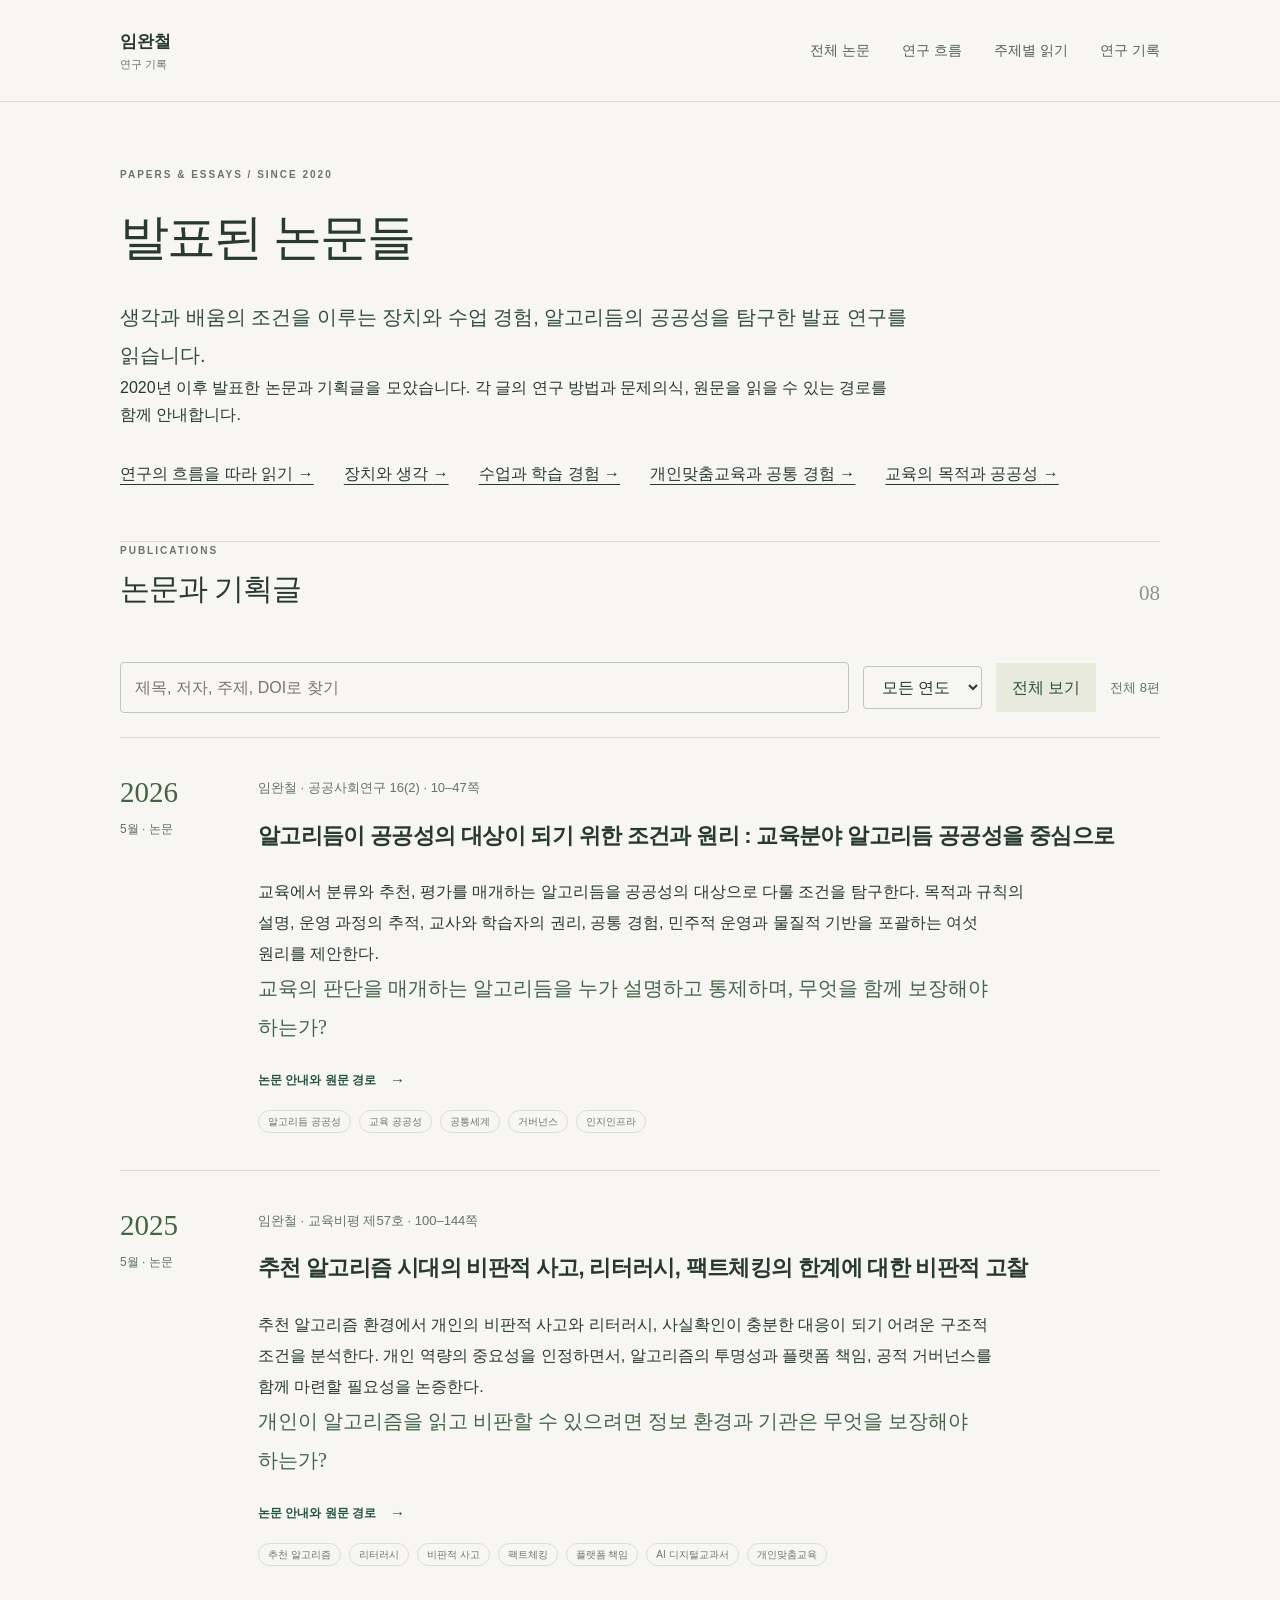
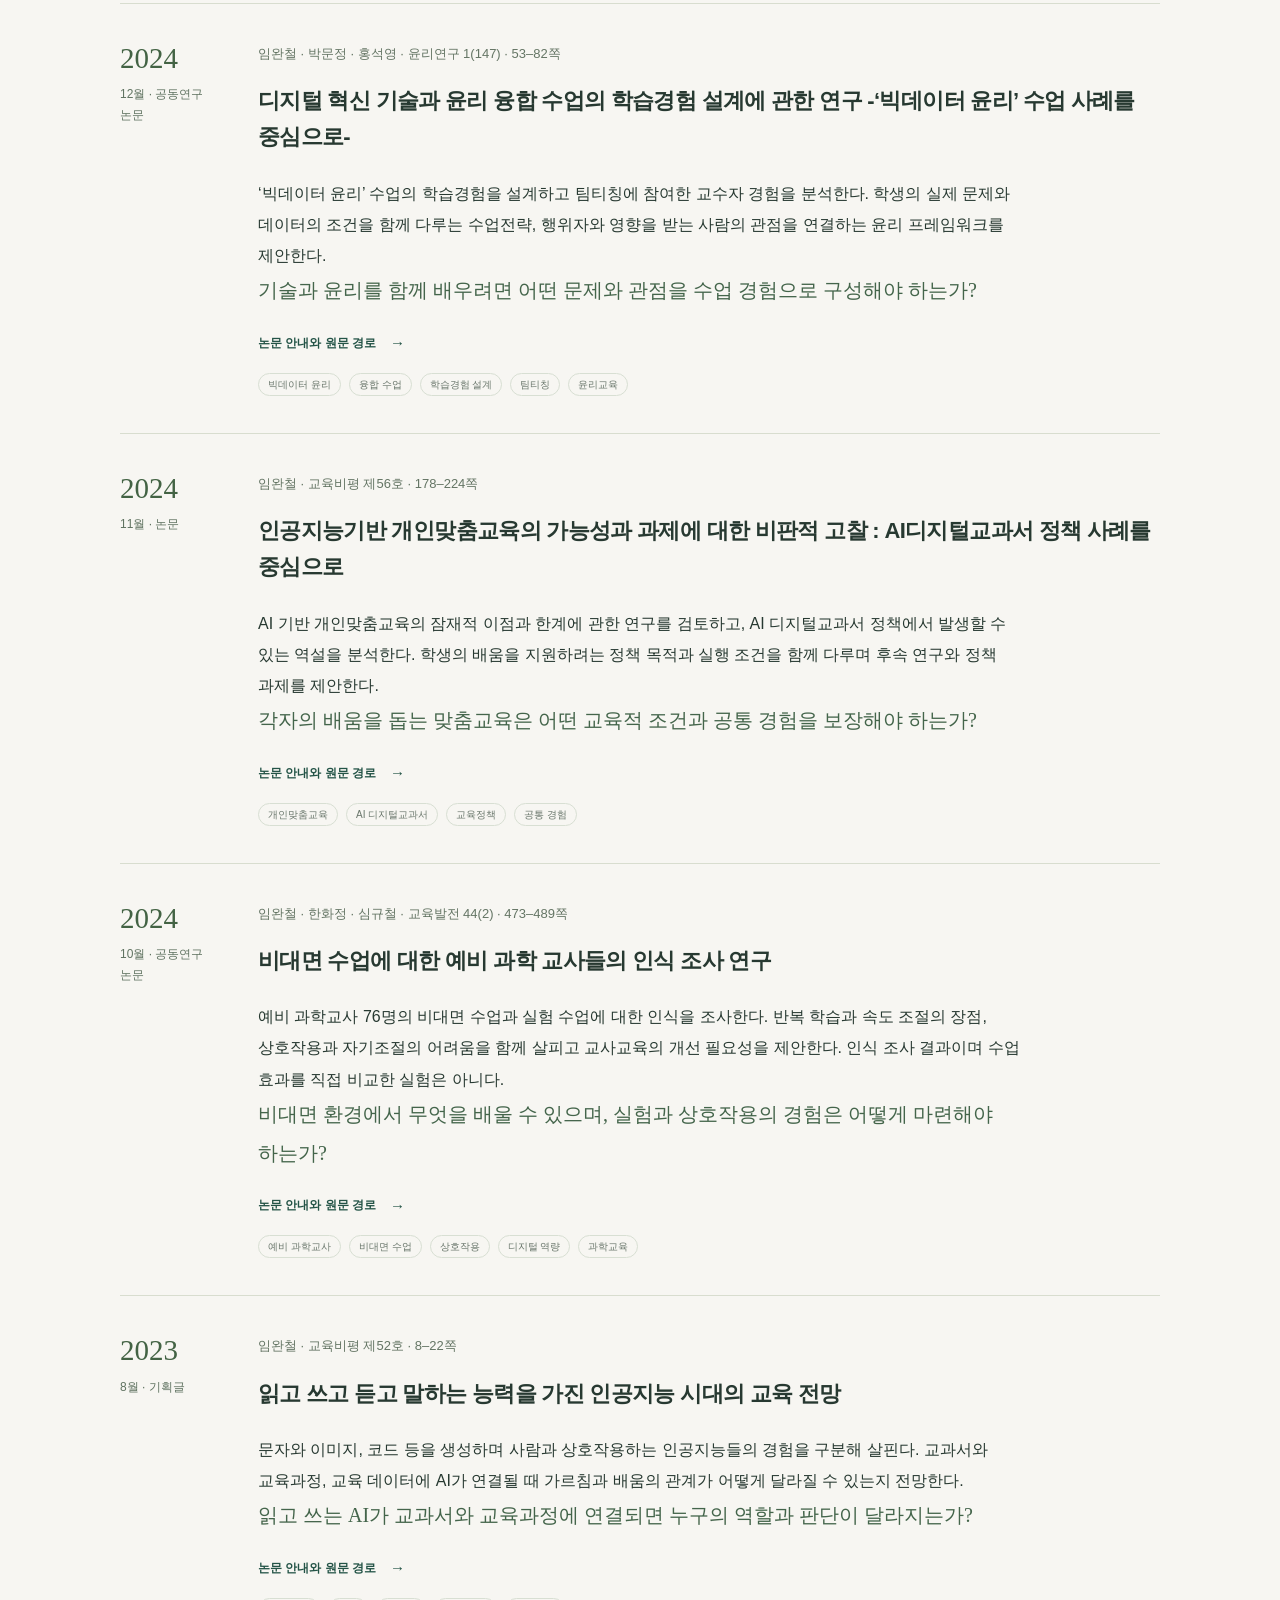
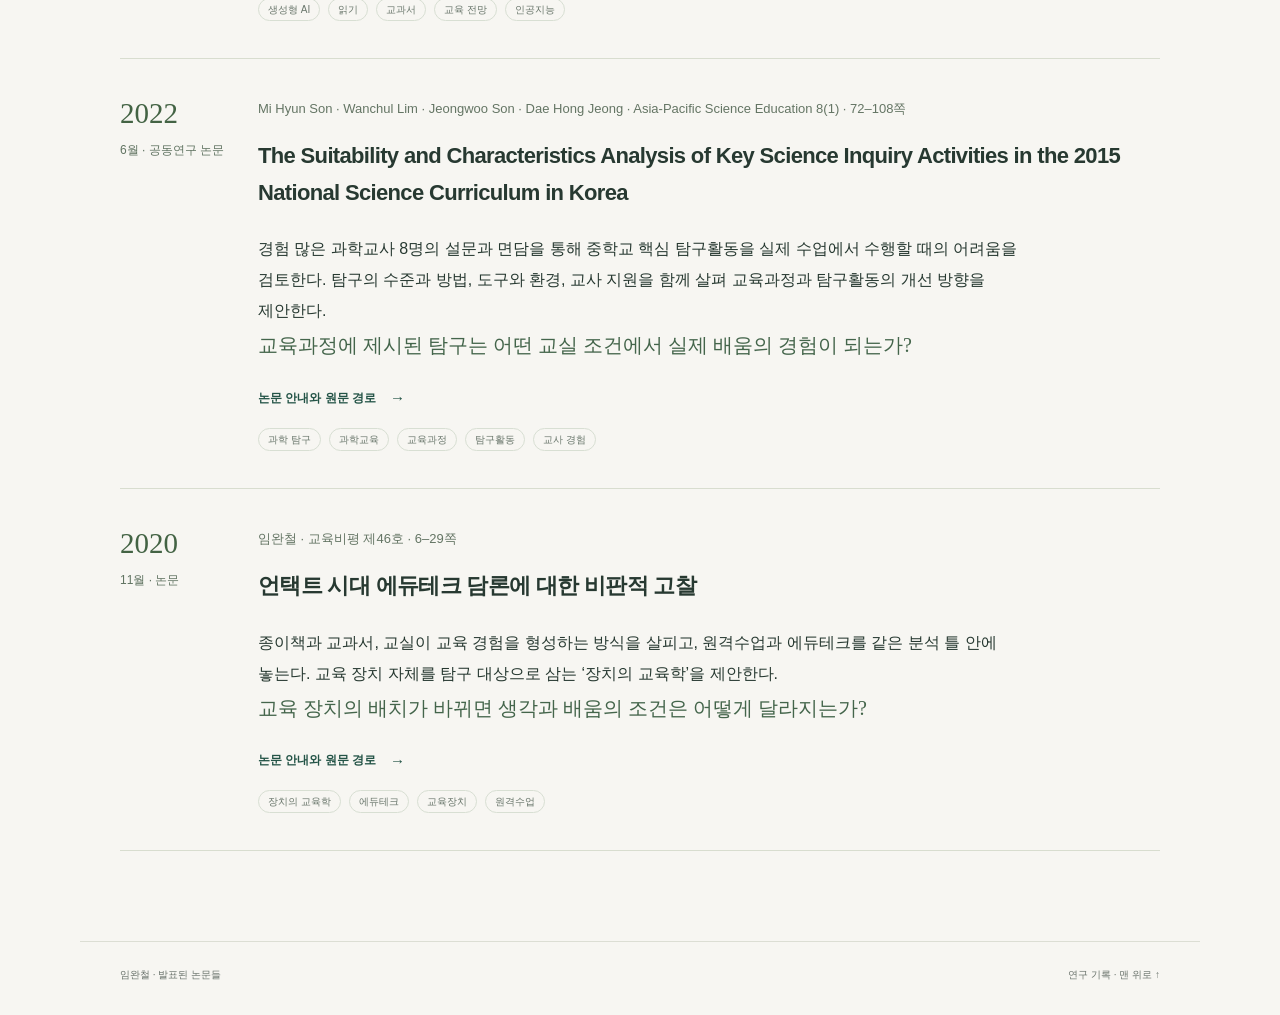
==== commit 63503c38: "Hide repository links in publication navigation" ====
--- a/index.html
+++ b/index.html
@@ -1 +1 @@
-<!doctype html><html lang="ko"><head><meta charset="utf-8"><meta name="viewport" content="width=device-width,initial-scale=1"><meta name="description" content="생각과 배움의 조건을 이루는 장치와 수업 경험, 알고리듬의 공공성을 탐구한 발표 연구를 읽습니다."><meta name="theme-color" content="#f7f6f2"><meta http-equiv="Content-Security-Policy" content="default-src 'self'; style-src 'self'; script-src 'self'; img-src 'self' data:; object-src 'none'; base-uri 'none'; form-action 'none'"><title>발표된 논문들 · 임완철 발표 연구</title><link rel="icon" href="data:image/svg+xml,%3Csvg%20xmlns%3D%22http%3A%2F%2Fwww.w3.org%2F2000%2Fsvg%22%20viewBox%3D%220%200%2040%2040%22%3E%3Crect%20width%3D%2240%22%20height%3D%2240%22%20rx%3D%226%22%20fill%3D%22%231f5147%22%2F%3E%3Ctext%20x%3D%2220%22%20y%3D%2228%22%20text-anchor%3D%22middle%22%20font-family%3D%22sans-serif%22%20font-size%3D%2226%22%20fill%3D%22white%22%3E%EC%9E%84%3C%2Ftext%3E%3C%2Fsvg%3E"><link rel="stylesheet" href="assets/site.css"><link rel="stylesheet" href="assets/library.css"><script src="assets/library.js" defer></script></head><body class="paper-library"><a class="skip" href="#main">본문으로 건너뛰기</a><header class="site-header"><div class="shell header-inner"><a class="brand" href="index.html"><span>임완철<small>연구 기록</small></span></a><nav aria-label="주요 메뉴"><a href="index.html" aria-current="page">전체 논문</a><a href="flow.html">연구 흐름</a><a href="themes/index.html">주제별 읽기</a><a href="https://climtc.github.io/">연구 기록</a></nav></div></header><main id="main" class="shell library-main"><section class="library-hero"><span class="eyebrow">PAPERS & ESSAYS / SINCE 2020</span><h1>발표된 논문들</h1><p class="library-lead">생각과 배움의 조건을 이루는 장치와 수업 경험, 알고리듬의 공공성을 탐구한 발표 연구를 읽습니다.</p><p>2020년 이후 발표한 논문과 기획글을 모았습니다. 각 글의 연구 방법과 문제의식, 원문을 읽을 수 있는 경로를 함께 안내합니다.</p><div class="library-paths"><a href="flow.html">연구의 흐름을 따라 읽기 <span aria-hidden="true">→</span></a><a href="themes/devices.html">장치와 생각 <span aria-hidden="true">→</span></a><a href="themes/experience.html">수업과 학습 경험 <span aria-hidden="true">→</span></a><a href="themes/personalization.html">개인맞춤교육과 공통 경험 <span aria-hidden="true">→</span></a><a href="themes/institutions.html">교육의 목적과 공공성 <span aria-hidden="true">→</span></a></div></section><section aria-labelledby="list-heading"><div class="section-head"><div><span class="eyebrow">PUBLICATIONS</span><h2 id="list-heading">논문과 기획글</h2></div><span class="section-count">08</span></div><div class="library-filters" id="library-filters" hidden><label class="library-search"><span class="sr-only">제목, 저자, 주제, DOI 검색</span><input type="search" id="paper-search" placeholder="제목, 저자, 주제, DOI로 찾기" autocomplete="off"></label><label><span class="sr-only">발표 연도</span><select id="paper-year"><option value="">모든 연도</option><option value="2026">2026년</option><option value="2025">2025년</option><option value="2024">2024년</option><option value="2023">2023년</option><option value="2022">2022년</option><option value="2020">2020년</option></select></label><button type="button" id="paper-reset">전체 보기</button><span id="paper-count" aria-live="polite">전체 8편</span></div><div id="paper-empty" hidden>해당하는 발표 연구가 없습니다. <button type="button" id="empty-reset">전체 보기</button></div><div class="publication-list"><article class="publication" id="paper-algorithm-publicness-2026" data-search="알고리듬이 공공성의 대상이 되기 위한 조건과 원리 : 교육분야 알고리듬 공공성을 중심으로  임완철 공공사회연구 10.21286/jps.2026.05.16.2.10 교육에서 분류와 추천, 평가를 매개하는 알고리듬을 공공성의 대상으로 다룰 조건을 탐구한다. 목적과 규칙의 설명, 운영 과정의 추적, 교사와 학습자의 권리, 공통 경험, 민주적 운영과 물질적 기반을 포괄하는 여섯 원리를 제안한다. 교육의 판단을 매개하는 알고리듬을 누가 설명하고 통제하며, 무엇을 함께 보장해야 하는가? 알고리듬 공공성 교육 공공성 공통세계 거버넌스 인지인프라" data-year="2026" data-themes="institutions personalization"><div class="publication-date"><strong>2026</strong><span>5월 · 논문</span></div><div class="publication-body"><p class="publication-meta">임완철 · 공공사회연구 16(2) · 10–47쪽</p><h2><a href="papers/algorithm-publicness-2026.html">알고리듬이 공공성의 대상이 되기 위한 조건과 원리 : 교육분야 알고리듬 공공성을 중심으로</a></h2><p>교육에서 분류와 추천, 평가를 매개하는 알고리듬을 공공성의 대상으로 다룰 조건을 탐구한다. 목적과 규칙의 설명, 운영 과정의 추적, 교사와 학습자의 권리, 공통 경험, 민주적 운영과 물질적 기반을 포괄하는 여섯 원리를 제안한다.</p><p class="publication-question">교육의 판단을 매개하는 알고리듬을 누가 설명하고 통제하며, 무엇을 함께 보장해야 하는가?</p><div class="record-links"><a class="text-link primary" href="papers/algorithm-publicness-2026.html">논문 안내와 원문 경로 <span aria-hidden="true">→</span></a></div><div class="tags"><span>알고리듬 공공성</span><span>교육 공공성</span><span>공통세계</span><span>거버넌스</span><span>인지인프라</span></div></div></article><article class="publication" id="paper-algorithm-literacy-2025" data-search="추천 알고리즘 시대의 비판적 사고, 리터러시, 팩트체킹의 한계에 대한 비판적 고찰  임완철 교육비평 10.23119/er.2025..57.100 추천 알고리즘 환경에서 개인의 비판적 사고와 리터러시, 사실확인이 충분한 대응이 되기 어려운 구조적 조건을 분석한다. 개인 역량의 중요성을 인정하면서, 알고리즘의 투명성과 플랫폼 책임, 공적 거버넌스를 함께 마련할 필요성을 논증한다. 개인이 알고리즘을 읽고 비판할 수 있으려면 정보 환경과 기관은 무엇을 보장해야 하는가? 추천 알고리즘 리터러시 비판적 사고 팩트체킹 플랫폼 책임 AI 디지털교과서 개인맞춤교육" data-year="2025" data-themes="institutions devices"><div class="publication-date"><strong>2025</strong><span>5월 · 논문</span></div><div class="publication-body"><p class="publication-meta">임완철 · 교육비평 제57호 · 100–144쪽</p><h2><a href="papers/algorithm-literacy-2025.html">추천 알고리즘 시대의 비판적 사고, 리터러시, 팩트체킹의 한계에 대한 비판적 고찰</a></h2><p>추천 알고리즘 환경에서 개인의 비판적 사고와 리터러시, 사실확인이 충분한 대응이 되기 어려운 구조적 조건을 분석한다. 개인 역량의 중요성을 인정하면서, 알고리즘의 투명성과 플랫폼 책임, 공적 거버넌스를 함께 마련할 필요성을 논증한다.</p><p class="publication-question">개인이 알고리즘을 읽고 비판할 수 있으려면 정보 환경과 기관은 무엇을 보장해야 하는가?</p><div class="record-links"><a class="text-link primary" href="papers/algorithm-literacy-2025.html">논문 안내와 원문 경로 <span aria-hidden="true">→</span></a></div><div class="tags"><span>추천 알고리즘</span><span>리터러시</span><span>비판적 사고</span><span>팩트체킹</span><span>플랫폼 책임</span><span>AI 디지털교과서</span><span>개인맞춤교육</span></div></div></article><article class="publication" id="paper-ethics-learning-2024" data-search="디지털 혁신 기술과 윤리 융합 수업의 학습경험 설계에 관한 연구 -‘빅데이터 윤리’ 수업 사례를 중심으로-  임완철 박문정 홍석영 윤리연구 10.15801/je.1.147.202412.53 ‘빅데이터 윤리’ 수업의 학습경험을 설계하고 팀티칭에 참여한 교수자 경험을 분석한다. 학생의 실제 문제와 데이터의 조건을 함께 다루는 수업전략, 행위자와 영향을 받는 사람의 관점을 연결하는 윤리 프레임워크를 제안한다. 기술과 윤리를 함께 배우려면 어떤 문제와 관점을 수업 경험으로 구성해야 하는가? 빅데이터 윤리 융합 수업 학습경험 설계 팀티칭 윤리교육" data-year="2024" data-themes="experience institutions"><div class="publication-date"><strong>2024</strong><span>12월 · 공동연구 논문</span></div><div class="publication-body"><p class="publication-meta">임완철 · 박문정 · 홍석영 · 윤리연구 1(147) · 53–82쪽</p><h2><a href="papers/ethics-learning-2024.html">디지털 혁신 기술과 윤리 융합 수업의 학습경험 설계에 관한 연구 -‘빅데이터 윤리’ 수업 사례를 중심으로-</a></h2><p>‘빅데이터 윤리’ 수업의 학습경험을 설계하고 팀티칭에 참여한 교수자 경험을 분석한다. 학생의 실제 문제와 데이터의 조건을 함께 다루는 수업전략, 행위자와 영향을 받는 사람의 관점을 연결하는 윤리 프레임워크를 제안한다.</p><p class="publication-question">기술과 윤리를 함께 배우려면 어떤 문제와 관점을 수업 경험으로 구성해야 하는가?</p><div class="record-links"><a class="text-link primary" href="papers/ethics-learning-2024.html">논문 안내와 원문 경로 <span aria-hidden="true">→</span></a></div><div class="tags"><span>빅데이터 윤리</span><span>융합 수업</span><span>학습경험 설계</span><span>팀티칭</span><span>윤리교육</span></div></div></article><article class="publication" id="paper-personalized-ai-2024" data-search="인공지능기반 개인맞춤교육의 가능성과 과제에 대한 비판적 고찰 : AI디지털교과서 정책 사례를 중심으로  임완철 교육비평 10.23119/er.2024..56.178 AI 기반 개인맞춤교육의 잠재적 이점과 한계에 관한 연구를 검토하고, AI 디지털교과서 정책에서 발생할 수 있는 역설을 분석한다. 학생의 배움을 지원하려는 정책 목적과 실행 조건을 함께 다루며 후속 연구와 정책 과제를 제안한다. 각자의 배움을 돕는 맞춤교육은 어떤 교육적 조건과 공통 경험을 보장해야 하는가? 개인맞춤교육 AI 디지털교과서 교육정책 공통 경험" data-year="2024" data-themes="personalization institutions"><div class="publication-date"><strong>2024</strong><span>11월 · 논문</span></div><div class="publication-body"><p class="publication-meta">임완철 · 교육비평 제56호 · 178–224쪽</p><h2><a href="papers/personalized-ai-2024.html">인공지능기반 개인맞춤교육의 가능성과 과제에 대한 비판적 고찰 : AI디지털교과서 정책 사례를 중심으로</a></h2><p>AI 기반 개인맞춤교육의 잠재적 이점과 한계에 관한 연구를 검토하고, AI 디지털교과서 정책에서 발생할 수 있는 역설을 분석한다. 학생의 배움을 지원하려는 정책 목적과 실행 조건을 함께 다루며 후속 연구와 정책 과제를 제안한다.</p><p class="publication-question">각자의 배움을 돕는 맞춤교육은 어떤 교육적 조건과 공통 경험을 보장해야 하는가?</p><div class="record-links"><a class="text-link primary" href="papers/personalized-ai-2024.html">논문 안내와 원문 경로 <span aria-hidden="true">→</span></a></div><div class="tags"><span>개인맞춤교육</span><span>AI 디지털교과서</span><span>교육정책</span><span>공통 경험</span></div></div></article><article class="publication" id="paper-online-teachers-2024" data-search="비대면 수업에 대한 예비 과학 교사들의 인식 조사 연구  임완철 한화정 심규철 교육발전 10.34245/jed.44.2.473 예비 과학교사 76명의 비대면 수업과 실험 수업에 대한 인식을 조사한다. 반복 학습과 속도 조절의 장점, 상호작용과 자기조절의 어려움을 함께 살피고 교사교육의 개선 필요성을 제안한다. 인식 조사 결과이며 수업 효과를 직접 비교한 실험은 아니다. 비대면 환경에서 무엇을 배울 수 있으며, 실험과 상호작용의 경험은 어떻게 마련해야 하는가? 예비 과학교사 비대면 수업 상호작용 디지털 역량 과학교육" data-year="2024" data-themes="experience"><div class="publication-date"><strong>2024</strong><span>10월 · 공동연구 논문</span></div><div class="publication-body"><p class="publication-meta">임완철 · 한화정 · 심규철 · 교육발전 44(2) · 473–489쪽</p><h2><a href="papers/online-teachers-2024.html">비대면 수업에 대한 예비 과학 교사들의 인식 조사 연구</a></h2><p>예비 과학교사 76명의 비대면 수업과 실험 수업에 대한 인식을 조사한다. 반복 학습과 속도 조절의 장점, 상호작용과 자기조절의 어려움을 함께 살피고 교사교육의 개선 필요성을 제안한다. 인식 조사 결과이며 수업 효과를 직접 비교한 실험은 아니다.</p><p class="publication-question">비대면 환경에서 무엇을 배울 수 있으며, 실험과 상호작용의 경험은 어떻게 마련해야 하는가?</p><div class="record-links"><a class="text-link primary" href="papers/online-teachers-2024.html">논문 안내와 원문 경로 <span aria-hidden="true">→</span></a></div><div class="tags"><span>예비 과학교사</span><span>비대면 수업</span><span>상호작용</span><span>디지털 역량</span><span>과학교육</span></div></div></article><article class="publication" id="paper-ai-education-2023" data-search="읽고 쓰고 듣고 말하는 능력을 가진 인공지능 시대의 교육 전망  임완철 교육비평  문자와 이미지, 코드 등을 생성하며 사람과 상호작용하는 인공지능들의 경험을 구분해 살핀다. 교과서와 교육과정, 교육 데이터에 AI가 연결될 때 가르침과 배움의 관계가 어떻게 달라질 수 있는지 전망한다. 읽고 쓰는 AI가 교과서와 교육과정에 연결되면 누구의 역할과 판단이 달라지는가? 생성형 AI 읽기 교과서 교육 전망 인공지능" data-year="2023" data-themes="devices experience institutions"><div class="publication-date"><strong>2023</strong><span>8월 · 기획글</span></div><div class="publication-body"><p class="publication-meta">임완철 · 교육비평 제52호 · 8–22쪽</p><h2><a href="papers/ai-education-2023.html">읽고 쓰고 듣고 말하는 능력을 가진 인공지능 시대의 교육 전망</a></h2><p>문자와 이미지, 코드 등을 생성하며 사람과 상호작용하는 인공지능들의 경험을 구분해 살핀다. 교과서와 교육과정, 교육 데이터에 AI가 연결될 때 가르침과 배움의 관계가 어떻게 달라질 수 있는지 전망한다.</p><p class="publication-question">읽고 쓰는 AI가 교과서와 교육과정에 연결되면 누구의 역할과 판단이 달라지는가?</p><div class="record-links"><a class="text-link primary" href="papers/ai-education-2023.html">논문 안내와 원문 경로 <span aria-hidden="true">→</span></a></div><div class="tags"><span>생성형 AI</span><span>읽기</span><span>교과서</span><span>교육 전망</span><span>인공지능</span></div></div></article><article class="publication" id="paper-science-inquiry-2022" data-search="The Suitability and Characteristics Analysis of Key Science Inquiry Activities in the 2015 National Science Curriculum in Korea 2015 과학과 교육과정 핵심 탐구활동의 적합성과 특성 분석 Mi Hyun Son Wanchul Lim Jeongwoo Son Dae Hong Jeong Asia-Pacific Science Education 10.1163/23641177-bja10043 경험 많은 과학교사 8명의 설문과 면담을 통해 중학교 핵심 탐구활동을 실제 수업에서 수행할 때의 어려움을 검토한다. 탐구의 수준과 방법, 도구와 환경, 교사 지원을 함께 살펴 교육과정과 탐구활동의 개선 방향을 제안한다. 교육과정에 제시된 탐구는 어떤 교실 조건에서 실제 배움의 경험이 되는가? 과학 탐구 과학교육 교육과정 탐구활동 교사 경험" data-year="2022" data-themes="experience institutions"><div class="publication-date"><strong>2022</strong><span>6월 · 공동연구 논문</span></div><div class="publication-body"><p class="publication-meta">Mi Hyun Son · Wanchul Lim · Jeongwoo Son · Dae Hong Jeong · Asia-Pacific Science Education 8(1) · 72–108쪽</p><h2><a href="papers/science-inquiry-2022.html">The Suitability and Characteristics Analysis of Key Science Inquiry Activities in the 2015 National Science Curriculum in Korea</a></h2><p>경험 많은 과학교사 8명의 설문과 면담을 통해 중학교 핵심 탐구활동을 실제 수업에서 수행할 때의 어려움을 검토한다. 탐구의 수준과 방법, 도구와 환경, 교사 지원을 함께 살펴 교육과정과 탐구활동의 개선 방향을 제안한다.</p><p class="publication-question">교육과정에 제시된 탐구는 어떤 교실 조건에서 실제 배움의 경험이 되는가?</p><div class="record-links"><a class="text-link primary" href="papers/science-inquiry-2022.html">논문 안내와 원문 경로 <span aria-hidden="true">→</span></a></div><div class="tags"><span>과학 탐구</span><span>과학교육</span><span>교육과정</span><span>탐구활동</span><span>교사 경험</span></div></div></article><article class="publication" id="paper-edutech-2020" data-search="언택트 시대 에듀테크 담론에 대한 비판적 고찰 에듀테크를 대상으로 하는 ‘장치의 교육학’ 시론 임완철 교육비평 10.23119/er.2020..46.6 종이책과 교과서, 교실이 교육 경험을 형성하는 방식을 살피고, 원격수업과 에듀테크를 같은 분석 틀 안에 놓는다. 교육 장치 자체를 탐구 대상으로 삼는 ‘장치의 교육학’을 제안한다. 교육 장치의 배치가 바뀌면 생각과 배움의 조건은 어떻게 달라지는가? 장치의 교육학 에듀테크 교육장치 원격수업" data-year="2020" data-themes="devices institutions"><div class="publication-date"><strong>2020</strong><span>11월 · 논문</span></div><div class="publication-body"><p class="publication-meta">임완철 · 교육비평 제46호 · 6–29쪽</p><h2><a href="papers/edutech-2020.html">언택트 시대 에듀테크 담론에 대한 비판적 고찰</a></h2><p>종이책과 교과서, 교실이 교육 경험을 형성하는 방식을 살피고, 원격수업과 에듀테크를 같은 분석 틀 안에 놓는다. 교육 장치 자체를 탐구 대상으로 삼는 ‘장치의 교육학’을 제안한다.</p><p class="publication-question">교육 장치의 배치가 바뀌면 생각과 배움의 조건은 어떻게 달라지는가?</p><div class="record-links"><a class="text-link primary" href="papers/edutech-2020.html">논문 안내와 원문 경로 <span aria-hidden="true">→</span></a></div><div class="tags"><span>장치의 교육학</span><span>에듀테크</span><span>교육장치</span><span>원격수업</span></div></div></article></div></section></main><footer class="site-footer shell"><p>임완철 · 발표된 논문들</p><p><a href="https://climtc.github.io/">연구 기록</a> · <a href="https://github.com/climtc/published-papers">GitHub 저장소</a> · <a href="#main">맨 위로 <span aria-hidden="true">↑</span></a></p></footer></body></html>+<!doctype html><html lang="ko"><head><meta charset="utf-8"><meta name="viewport" content="width=device-width,initial-scale=1"><meta name="description" content="생각과 배움의 조건을 이루는 장치와 수업 경험, 알고리듬의 공공성을 탐구한 발표 연구를 읽습니다."><meta name="theme-color" content="#f7f6f2"><meta http-equiv="Content-Security-Policy" content="default-src 'self'; style-src 'self'; script-src 'self'; img-src 'self' data:; object-src 'none'; base-uri 'none'; form-action 'none'"><title>발표된 논문들 · 임완철 발표 연구</title><link rel="icon" href="data:image/svg+xml,%3Csvg%20xmlns%3D%22http%3A%2F%2Fwww.w3.org%2F2000%2Fsvg%22%20viewBox%3D%220%200%2040%2040%22%3E%3Crect%20width%3D%2240%22%20height%3D%2240%22%20rx%3D%226%22%20fill%3D%22%231f5147%22%2F%3E%3Ctext%20x%3D%2220%22%20y%3D%2228%22%20text-anchor%3D%22middle%22%20font-family%3D%22sans-serif%22%20font-size%3D%2226%22%20fill%3D%22white%22%3E%EC%9E%84%3C%2Ftext%3E%3C%2Fsvg%3E"><link rel="stylesheet" href="assets/site.css"><link rel="stylesheet" href="assets/library.css"><script src="assets/library.js" defer></script></head><body class="paper-library"><a class="skip" href="#main">본문으로 건너뛰기</a><header class="site-header"><div class="shell header-inner"><a class="brand" href="index.html"><span>임완철<small>연구 기록</small></span></a><nav aria-label="주요 메뉴"><a href="index.html" aria-current="page">전체 논문</a><a href="flow.html">연구 흐름</a><a href="themes/index.html">주제별 읽기</a><a href="https://climtc.github.io/">연구 기록</a></nav></div></header><main id="main" class="shell library-main"><section class="library-hero"><span class="eyebrow">PAPERS & ESSAYS / SINCE 2020</span><h1>발표된 논문들</h1><p class="library-lead">생각과 배움의 조건을 이루는 장치와 수업 경험, 알고리듬의 공공성을 탐구한 발표 연구를 읽습니다.</p><p>2020년 이후 발표한 논문과 기획글을 모았습니다. 각 글의 연구 방법과 문제의식, 원문을 읽을 수 있는 경로를 함께 안내합니다.</p><div class="library-paths"><a href="flow.html">연구의 흐름을 따라 읽기 <span aria-hidden="true">→</span></a><a href="themes/devices.html">장치와 생각 <span aria-hidden="true">→</span></a><a href="themes/experience.html">수업과 학습 경험 <span aria-hidden="true">→</span></a><a href="themes/personalization.html">개인맞춤교육과 공통 경험 <span aria-hidden="true">→</span></a><a href="themes/institutions.html">교육의 목적과 공공성 <span aria-hidden="true">→</span></a></div></section><section aria-labelledby="list-heading"><div class="section-head"><div><span class="eyebrow">PUBLICATIONS</span><h2 id="list-heading">논문과 기획글</h2></div><span class="section-count">08</span></div><div class="library-filters" id="library-filters" hidden><label class="library-search"><span class="sr-only">제목, 저자, 주제, DOI 검색</span><input type="search" id="paper-search" placeholder="제목, 저자, 주제, DOI로 찾기" autocomplete="off"></label><label><span class="sr-only">발표 연도</span><select id="paper-year"><option value="">모든 연도</option><option value="2026">2026년</option><option value="2025">2025년</option><option value="2024">2024년</option><option value="2023">2023년</option><option value="2022">2022년</option><option value="2020">2020년</option></select></label><button type="button" id="paper-reset">전체 보기</button><span id="paper-count" aria-live="polite">전체 8편</span></div><div id="paper-empty" hidden>해당하는 발표 연구가 없습니다. <button type="button" id="empty-reset">전체 보기</button></div><div class="publication-list"><article class="publication" id="paper-algorithm-publicness-2026" data-search="알고리듬이 공공성의 대상이 되기 위한 조건과 원리 : 교육분야 알고리듬 공공성을 중심으로  임완철 공공사회연구 10.21286/jps.2026.05.16.2.10 교육에서 분류와 추천, 평가를 매개하는 알고리듬을 공공성의 대상으로 다룰 조건을 탐구한다. 목적과 규칙의 설명, 운영 과정의 추적, 교사와 학습자의 권리, 공통 경험, 민주적 운영과 물질적 기반을 포괄하는 여섯 원리를 제안한다. 교육의 판단을 매개하는 알고리듬을 누가 설명하고 통제하며, 무엇을 함께 보장해야 하는가? 알고리듬 공공성 교육 공공성 공통세계 거버넌스 인지인프라" data-year="2026" data-themes="institutions personalization"><div class="publication-date"><strong>2026</strong><span>5월 · 논문</span></div><div class="publication-body"><p class="publication-meta">임완철 · 공공사회연구 16(2) · 10–47쪽</p><h2><a href="papers/algorithm-publicness-2026.html">알고리듬이 공공성의 대상이 되기 위한 조건과 원리 : 교육분야 알고리듬 공공성을 중심으로</a></h2><p>교육에서 분류와 추천, 평가를 매개하는 알고리듬을 공공성의 대상으로 다룰 조건을 탐구한다. 목적과 규칙의 설명, 운영 과정의 추적, 교사와 학습자의 권리, 공통 경험, 민주적 운영과 물질적 기반을 포괄하는 여섯 원리를 제안한다.</p><p class="publication-question">교육의 판단을 매개하는 알고리듬을 누가 설명하고 통제하며, 무엇을 함께 보장해야 하는가?</p><div class="record-links"><a class="text-link primary" href="papers/algorithm-publicness-2026.html">논문 안내와 원문 경로 <span aria-hidden="true">→</span></a></div><div class="tags"><span>알고리듬 공공성</span><span>교육 공공성</span><span>공통세계</span><span>거버넌스</span><span>인지인프라</span></div></div></article><article class="publication" id="paper-algorithm-literacy-2025" data-search="추천 알고리즘 시대의 비판적 사고, 리터러시, 팩트체킹의 한계에 대한 비판적 고찰  임완철 교육비평 10.23119/er.2025..57.100 추천 알고리즘 환경에서 개인의 비판적 사고와 리터러시, 사실확인이 충분한 대응이 되기 어려운 구조적 조건을 분석한다. 개인 역량의 중요성을 인정하면서, 알고리즘의 투명성과 플랫폼 책임, 공적 거버넌스를 함께 마련할 필요성을 논증한다. 개인이 알고리즘을 읽고 비판할 수 있으려면 정보 환경과 기관은 무엇을 보장해야 하는가? 추천 알고리즘 리터러시 비판적 사고 팩트체킹 플랫폼 책임 AI 디지털교과서 개인맞춤교육" data-year="2025" data-themes="institutions devices"><div class="publication-date"><strong>2025</strong><span>5월 · 논문</span></div><div class="publication-body"><p class="publication-meta">임완철 · 교육비평 제57호 · 100–144쪽</p><h2><a href="papers/algorithm-literacy-2025.html">추천 알고리즘 시대의 비판적 사고, 리터러시, 팩트체킹의 한계에 대한 비판적 고찰</a></h2><p>추천 알고리즘 환경에서 개인의 비판적 사고와 리터러시, 사실확인이 충분한 대응이 되기 어려운 구조적 조건을 분석한다. 개인 역량의 중요성을 인정하면서, 알고리즘의 투명성과 플랫폼 책임, 공적 거버넌스를 함께 마련할 필요성을 논증한다.</p><p class="publication-question">개인이 알고리즘을 읽고 비판할 수 있으려면 정보 환경과 기관은 무엇을 보장해야 하는가?</p><div class="record-links"><a class="text-link primary" href="papers/algorithm-literacy-2025.html">논문 안내와 원문 경로 <span aria-hidden="true">→</span></a></div><div class="tags"><span>추천 알고리즘</span><span>리터러시</span><span>비판적 사고</span><span>팩트체킹</span><span>플랫폼 책임</span><span>AI 디지털교과서</span><span>개인맞춤교육</span></div></div></article><article class="publication" id="paper-ethics-learning-2024" data-search="디지털 혁신 기술과 윤리 융합 수업의 학습경험 설계에 관한 연구 -‘빅데이터 윤리’ 수업 사례를 중심으로-  임완철 박문정 홍석영 윤리연구 10.15801/je.1.147.202412.53 ‘빅데이터 윤리’ 수업의 학습경험을 설계하고 팀티칭에 참여한 교수자 경험을 분석한다. 학생의 실제 문제와 데이터의 조건을 함께 다루는 수업전략, 행위자와 영향을 받는 사람의 관점을 연결하는 윤리 프레임워크를 제안한다. 기술과 윤리를 함께 배우려면 어떤 문제와 관점을 수업 경험으로 구성해야 하는가? 빅데이터 윤리 융합 수업 학습경험 설계 팀티칭 윤리교육" data-year="2024" data-themes="experience institutions"><div class="publication-date"><strong>2024</strong><span>12월 · 공동연구 논문</span></div><div class="publication-body"><p class="publication-meta">임완철 · 박문정 · 홍석영 · 윤리연구 1(147) · 53–82쪽</p><h2><a href="papers/ethics-learning-2024.html">디지털 혁신 기술과 윤리 융합 수업의 학습경험 설계에 관한 연구 -‘빅데이터 윤리’ 수업 사례를 중심으로-</a></h2><p>‘빅데이터 윤리’ 수업의 학습경험을 설계하고 팀티칭에 참여한 교수자 경험을 분석한다. 학생의 실제 문제와 데이터의 조건을 함께 다루는 수업전략, 행위자와 영향을 받는 사람의 관점을 연결하는 윤리 프레임워크를 제안한다.</p><p class="publication-question">기술과 윤리를 함께 배우려면 어떤 문제와 관점을 수업 경험으로 구성해야 하는가?</p><div class="record-links"><a class="text-link primary" href="papers/ethics-learning-2024.html">논문 안내와 원문 경로 <span aria-hidden="true">→</span></a></div><div class="tags"><span>빅데이터 윤리</span><span>융합 수업</span><span>학습경험 설계</span><span>팀티칭</span><span>윤리교육</span></div></div></article><article class="publication" id="paper-personalized-ai-2024" data-search="인공지능기반 개인맞춤교육의 가능성과 과제에 대한 비판적 고찰 : AI디지털교과서 정책 사례를 중심으로  임완철 교육비평 10.23119/er.2024..56.178 AI 기반 개인맞춤교육의 잠재적 이점과 한계에 관한 연구를 검토하고, AI 디지털교과서 정책에서 발생할 수 있는 역설을 분석한다. 학생의 배움을 지원하려는 정책 목적과 실행 조건을 함께 다루며 후속 연구와 정책 과제를 제안한다. 각자의 배움을 돕는 맞춤교육은 어떤 교육적 조건과 공통 경험을 보장해야 하는가? 개인맞춤교육 AI 디지털교과서 교육정책 공통 경험" data-year="2024" data-themes="personalization institutions"><div class="publication-date"><strong>2024</strong><span>11월 · 논문</span></div><div class="publication-body"><p class="publication-meta">임완철 · 교육비평 제56호 · 178–224쪽</p><h2><a href="papers/personalized-ai-2024.html">인공지능기반 개인맞춤교육의 가능성과 과제에 대한 비판적 고찰 : AI디지털교과서 정책 사례를 중심으로</a></h2><p>AI 기반 개인맞춤교육의 잠재적 이점과 한계에 관한 연구를 검토하고, AI 디지털교과서 정책에서 발생할 수 있는 역설을 분석한다. 학생의 배움을 지원하려는 정책 목적과 실행 조건을 함께 다루며 후속 연구와 정책 과제를 제안한다.</p><p class="publication-question">각자의 배움을 돕는 맞춤교육은 어떤 교육적 조건과 공통 경험을 보장해야 하는가?</p><div class="record-links"><a class="text-link primary" href="papers/personalized-ai-2024.html">논문 안내와 원문 경로 <span aria-hidden="true">→</span></a></div><div class="tags"><span>개인맞춤교육</span><span>AI 디지털교과서</span><span>교육정책</span><span>공통 경험</span></div></div></article><article class="publication" id="paper-online-teachers-2024" data-search="비대면 수업에 대한 예비 과학 교사들의 인식 조사 연구  임완철 한화정 심규철 교육발전 10.34245/jed.44.2.473 예비 과학교사 76명의 비대면 수업과 실험 수업에 대한 인식을 조사한다. 반복 학습과 속도 조절의 장점, 상호작용과 자기조절의 어려움을 함께 살피고 교사교육의 개선 필요성을 제안한다. 인식 조사 결과이며 수업 효과를 직접 비교한 실험은 아니다. 비대면 환경에서 무엇을 배울 수 있으며, 실험과 상호작용의 경험은 어떻게 마련해야 하는가? 예비 과학교사 비대면 수업 상호작용 디지털 역량 과학교육" data-year="2024" data-themes="experience"><div class="publication-date"><strong>2024</strong><span>10월 · 공동연구 논문</span></div><div class="publication-body"><p class="publication-meta">임완철 · 한화정 · 심규철 · 교육발전 44(2) · 473–489쪽</p><h2><a href="papers/online-teachers-2024.html">비대면 수업에 대한 예비 과학 교사들의 인식 조사 연구</a></h2><p>예비 과학교사 76명의 비대면 수업과 실험 수업에 대한 인식을 조사한다. 반복 학습과 속도 조절의 장점, 상호작용과 자기조절의 어려움을 함께 살피고 교사교육의 개선 필요성을 제안한다. 인식 조사 결과이며 수업 효과를 직접 비교한 실험은 아니다.</p><p class="publication-question">비대면 환경에서 무엇을 배울 수 있으며, 실험과 상호작용의 경험은 어떻게 마련해야 하는가?</p><div class="record-links"><a class="text-link primary" href="papers/online-teachers-2024.html">논문 안내와 원문 경로 <span aria-hidden="true">→</span></a></div><div class="tags"><span>예비 과학교사</span><span>비대면 수업</span><span>상호작용</span><span>디지털 역량</span><span>과학교육</span></div></div></article><article class="publication" id="paper-ai-education-2023" data-search="읽고 쓰고 듣고 말하는 능력을 가진 인공지능 시대의 교육 전망  임완철 교육비평  문자와 이미지, 코드 등을 생성하며 사람과 상호작용하는 인공지능들의 경험을 구분해 살핀다. 교과서와 교육과정, 교육 데이터에 AI가 연결될 때 가르침과 배움의 관계가 어떻게 달라질 수 있는지 전망한다. 읽고 쓰는 AI가 교과서와 교육과정에 연결되면 누구의 역할과 판단이 달라지는가? 생성형 AI 읽기 교과서 교육 전망 인공지능" data-year="2023" data-themes="devices experience institutions"><div class="publication-date"><strong>2023</strong><span>8월 · 기획글</span></div><div class="publication-body"><p class="publication-meta">임완철 · 교육비평 제52호 · 8–22쪽</p><h2><a href="papers/ai-education-2023.html">읽고 쓰고 듣고 말하는 능력을 가진 인공지능 시대의 교육 전망</a></h2><p>문자와 이미지, 코드 등을 생성하며 사람과 상호작용하는 인공지능들의 경험을 구분해 살핀다. 교과서와 교육과정, 교육 데이터에 AI가 연결될 때 가르침과 배움의 관계가 어떻게 달라질 수 있는지 전망한다.</p><p class="publication-question">읽고 쓰는 AI가 교과서와 교육과정에 연결되면 누구의 역할과 판단이 달라지는가?</p><div class="record-links"><a class="text-link primary" href="papers/ai-education-2023.html">논문 안내와 원문 경로 <span aria-hidden="true">→</span></a></div><div class="tags"><span>생성형 AI</span><span>읽기</span><span>교과서</span><span>교육 전망</span><span>인공지능</span></div></div></article><article class="publication" id="paper-science-inquiry-2022" data-search="The Suitability and Characteristics Analysis of Key Science Inquiry Activities in the 2015 National Science Curriculum in Korea 2015 과학과 교육과정 핵심 탐구활동의 적합성과 특성 분석 Mi Hyun Son Wanchul Lim Jeongwoo Son Dae Hong Jeong Asia-Pacific Science Education 10.1163/23641177-bja10043 경험 많은 과학교사 8명의 설문과 면담을 통해 중학교 핵심 탐구활동을 실제 수업에서 수행할 때의 어려움을 검토한다. 탐구의 수준과 방법, 도구와 환경, 교사 지원을 함께 살펴 교육과정과 탐구활동의 개선 방향을 제안한다. 교육과정에 제시된 탐구는 어떤 교실 조건에서 실제 배움의 경험이 되는가? 과학 탐구 과학교육 교육과정 탐구활동 교사 경험" data-year="2022" data-themes="experience institutions"><div class="publication-date"><strong>2022</strong><span>6월 · 공동연구 논문</span></div><div class="publication-body"><p class="publication-meta">Mi Hyun Son · Wanchul Lim · Jeongwoo Son · Dae Hong Jeong · Asia-Pacific Science Education 8(1) · 72–108쪽</p><h2><a href="papers/science-inquiry-2022.html">The Suitability and Characteristics Analysis of Key Science Inquiry Activities in the 2015 National Science Curriculum in Korea</a></h2><p>경험 많은 과학교사 8명의 설문과 면담을 통해 중학교 핵심 탐구활동을 실제 수업에서 수행할 때의 어려움을 검토한다. 탐구의 수준과 방법, 도구와 환경, 교사 지원을 함께 살펴 교육과정과 탐구활동의 개선 방향을 제안한다.</p><p class="publication-question">교육과정에 제시된 탐구는 어떤 교실 조건에서 실제 배움의 경험이 되는가?</p><div class="record-links"><a class="text-link primary" href="papers/science-inquiry-2022.html">논문 안내와 원문 경로 <span aria-hidden="true">→</span></a></div><div class="tags"><span>과학 탐구</span><span>과학교육</span><span>교육과정</span><span>탐구활동</span><span>교사 경험</span></div></div></article><article class="publication" id="paper-edutech-2020" data-search="언택트 시대 에듀테크 담론에 대한 비판적 고찰 에듀테크를 대상으로 하는 ‘장치의 교육학’ 시론 임완철 교육비평 10.23119/er.2020..46.6 종이책과 교과서, 교실이 교육 경험을 형성하는 방식을 살피고, 원격수업과 에듀테크를 같은 분석 틀 안에 놓는다. 교육 장치 자체를 탐구 대상으로 삼는 ‘장치의 교육학’을 제안한다. 교육 장치의 배치가 바뀌면 생각과 배움의 조건은 어떻게 달라지는가? 장치의 교육학 에듀테크 교육장치 원격수업" data-year="2020" data-themes="devices institutions"><div class="publication-date"><strong>2020</strong><span>11월 · 논문</span></div><div class="publication-body"><p class="publication-meta">임완철 · 교육비평 제46호 · 6–29쪽</p><h2><a href="papers/edutech-2020.html">언택트 시대 에듀테크 담론에 대한 비판적 고찰</a></h2><p>종이책과 교과서, 교실이 교육 경험을 형성하는 방식을 살피고, 원격수업과 에듀테크를 같은 분석 틀 안에 놓는다. 교육 장치 자체를 탐구 대상으로 삼는 ‘장치의 교육학’을 제안한다.</p><p class="publication-question">교육 장치의 배치가 바뀌면 생각과 배움의 조건은 어떻게 달라지는가?</p><div class="record-links"><a class="text-link primary" href="papers/edutech-2020.html">논문 안내와 원문 경로 <span aria-hidden="true">→</span></a></div><div class="tags"><span>장치의 교육학</span><span>에듀테크</span><span>교육장치</span><span>원격수업</span></div></div></article></div></section></main><footer class="site-footer shell"><p>임완철 · 발표된 논문들</p><p><a href="https://climtc.github.io/">연구 기록</a> · <a href="#main">맨 위로 <span aria-hidden="true">↑</span></a></p></footer></body></html>
--- a/assets/site.css
+++ b/assets/site.css
@@ -12,5 +12,12 @@
 .hero-counts a{min-height:44px}
 .search-input input{min-height:28px}
 .book .text-link{min-height:44px}
+.book.has-cover{display:grid;grid-template-columns:88px minmax(0,1fr);gap:24px;align-items:start}
+.book-cover{margin:0;width:100%}
+.book-cover img{display:block;width:100%;height:auto;border:1px solid var(--line)}
+.book h3{word-break:keep-all;overflow-wrap:anywhere}
+@media(max-width:800px){.book.has-cover{grid-template-columns:72px minmax(0,1fr);gap:18px}}
+@media(max-width:540px){.book.has-cover{grid-template-columns:68px minmax(0,1fr);gap:18px}}
+@media print{.book-cover{display:none}.book.has-cover{display:block}}
 @media(max-width:800px){.hero-counts{gap:20px}.hero-counts a{flex-direction:column;gap:7px}.hero-counts strong{font-size:30px}}
 @media(max-width:540px){.hero-counts{gap:30px}.hero-counts span{font-size:11px}.hero-counts a{align-items:flex-start}}
